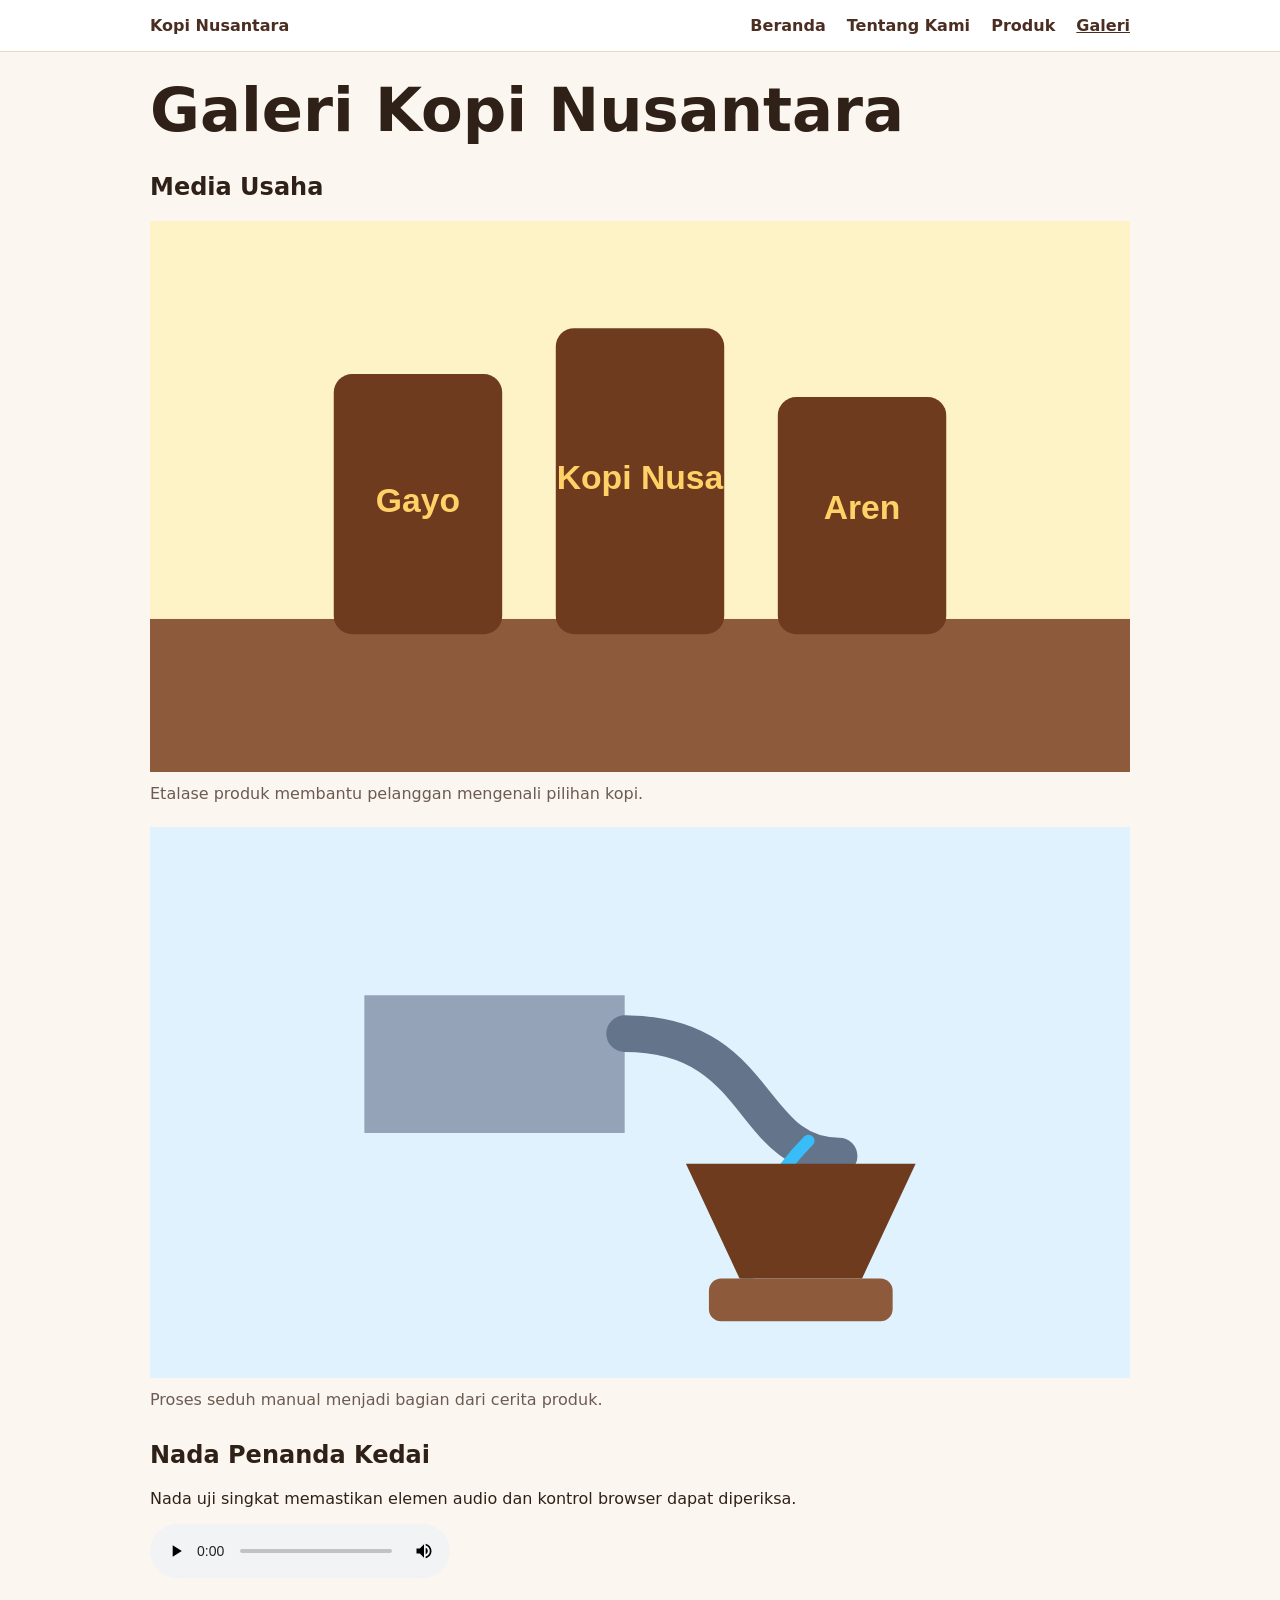
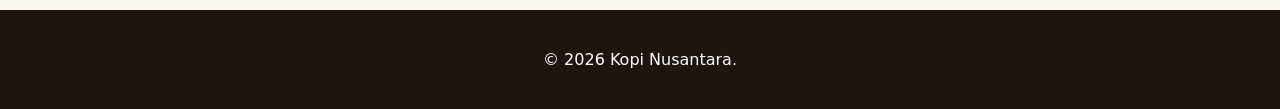
==== latihan-web-1-2/galeri.html @ df48364d "feat: tambah media dan tabel katalog" ====
<!doctype html>
<html lang="id">
  <head>
    <meta charset="utf-8">
    <meta name="viewport" content="width=device-width, initial-scale=1">
    <title>Galeri Kopi Nusantara - Website UMKM</title>
    <link rel="stylesheet" href="css/style.css">
  </head>

  <body>
    <a class="skip-link" href="#konten">Lewati ke konten utama</a>

    <header class="site-header">
      <div class="header-inner">
        <a class="brand" href="index.html">Kopi Nusantara</a>

        <nav class="nav" aria-label="Navigasi utama">
          <a href="index.html">Beranda</a>
          <a href="tentang.html">Tentang Kami</a>
          <a href="produk.html">Produk</a>
          <a aria-current="page" href="galeri.html">Galeri</a>
        </nav>
      </div>
    </header>

    <main id="konten" class="page">
      <h1>Galeri Kopi Nusantara</h1>

      <section aria-labelledby="media-title">
        <h2 id="media-title">Media Usaha</h2>

        <div class="gallery-list">
          <figure class="media-card">
            <img
              src="assets/images/etalase-kopi.svg"
              alt="Etalase Kopi Nusantara berisi kemasan kopi lokal"
            >
            <figcaption>
              Etalase produk membantu pelanggan mengenali pilihan kopi.
            </figcaption>
          </figure>

          <figure class="media-card">
            <img
              src="assets/images/proses-seduh.svg"
              alt="Barista menuang air panas ke dripper kopi"
            >
            <figcaption>
              Proses seduh manual menjadi bagian dari cerita produk.
            </figcaption>
          </figure>
        </div>
      </section>

      <section aria-labelledby="audio-title">
        <h2 id="audio-title">Nada Penanda Kedai</h2>

        <p id="audio-note">
          Nada uji singkat memastikan elemen audio dan kontrol browser dapat diperiksa.
        </p>

        <audio
          controls
          aria-describedby="audio-note"
          src="[data-uri]"
        >
          Browser Anda tidak mendukung pemutar audio.
        </audio>
      </section>
    </main>

    <footer class="site-footer">
      <p>&copy; 2026 Kopi Nusantara.</p>
    </footer>
  </body>
</html>
---- latihan-web-1-2/css/style.css ----
body {
  margin: 0;
  background: #fbf7f0;
  color: #2f2118;
  font-family: system-ui, -apple-system, BlinkMacSystemFont, "Segoe UI", sans-serif;
}

.site-header {
  position: sticky;
  top: 0;
  z-index: 10;
  padding: 16px 24px;
  background: white;
  border-bottom: 1px solid #ead8c3;
}

.header-inner {
  max-width: 980px;
  margin: 0 auto;
  text-align: right;
}

.brand {
  float: left;
  color: #4b2e21;
  font-weight: 800;
  text-decoration: none;
}

nav {
  display: inline-block;
}

nav a {
  display: inline-block;
  margin-left: 16px;
  color: #4b2e21;
  font-weight: 700;
  text-decoration: none;
}

nav a[aria-current="page"] {
  text-decoration: underline;
}

.skip-link {
  position: absolute;
  left: -9999px;
  top: 8px;
  padding: 8px 12px;
  background: #2f2118;
  color: white;
  z-index: 20;
}

.skip-link:focus {
  left: 8px;
}

a:focus-visible,
button:focus-visible {
  outline: 3px solid #ffd166;
  outline-offset: 4px;
}

main {
  max-width: 980px;
  margin: 0 auto;
  padding: 28px 20px;
}

.hero {
  border-radius: 24px;
  background: linear-gradient(135deg, #4b2e21, #8d5a3b);
  color: white;
  padding: 34px;
}

.eyebrow {
  margin: 0 0 8px;
  letter-spacing: 0.14em;
  text-transform: uppercase;
  opacity: 0.82;
}

h1 {
  margin: 0;
  font-size: clamp(2rem, 7vw, 3.8rem);
  line-height: 1;
}

h2 {
  margin-top: 32px;
}

button {
  margin-top: 12px;
  padding: 14px 22px;
  border: none;
  border-radius: 999px;
  background: #ffd166;
  color: #2f2118;
  font-weight: 800;
  cursor: pointer;
}

.profil {
  padding-top: 8px;
}

.profile-image {
  width: 100%;
  max-width: 420px;
  border-radius: 18px;
  object-fit: cover;
}

.product-list {
  display: grid;
  grid-template-columns: repeat(2, minmax(0, 360px));
  gap: 24px;
  align-items: start;
}

.product-card {
  overflow: hidden;
  padding: 0;
  margin: 0;
  border-radius: 16px;
  background: white;
  border: 1px solid #e5d7ca;
}

.product-image {
  display: block;
  width: 100%;
  height: auto;
  object-fit: contain;
}

.product-content {
  padding: 16px;
}

.product-content h3 {
  margin-top: 0;
  margin-bottom: 8px;
}

.product-content p {
  margin-bottom: 10px;
}

.product-content .price {
  font-weight: bold;
  margin-bottom: 0;
}

.product-content {
  padding: 16px;
}

.product-content h3 {
  margin-top: 0;
  margin-bottom: 8px;
}

.product-content p {
  margin-bottom: 10px;
}

.product-content .price {
  font-weight: bold;
  margin-bottom: 12px;
}

.product-content button {
  border: none;
  border-radius: 20px;
  padding: 10px 18px;
  background: #5b321f;
  color: white;
  font-weight: bold;
  cursor: pointer;
}

.site-footer {
  padding: 24px;
  background: #1f1510;
  color: white;
  text-align: center;
}

img {
  max-width: 100%;
  height: auto;
}

figure {
  margin: 0 0 24px;
}

figcaption {
  margin-top: 8px;
  color: #6b5b52;
}

table {
  width: 100%;
  border-collapse: collapse;
}

caption {
  margin-bottom: 8px;
  font-weight: 700;
  text-align: left;
}

th,
td {
  padding: 10px;
  text-align: left;
  border: 1px solid #dccbbc;
}
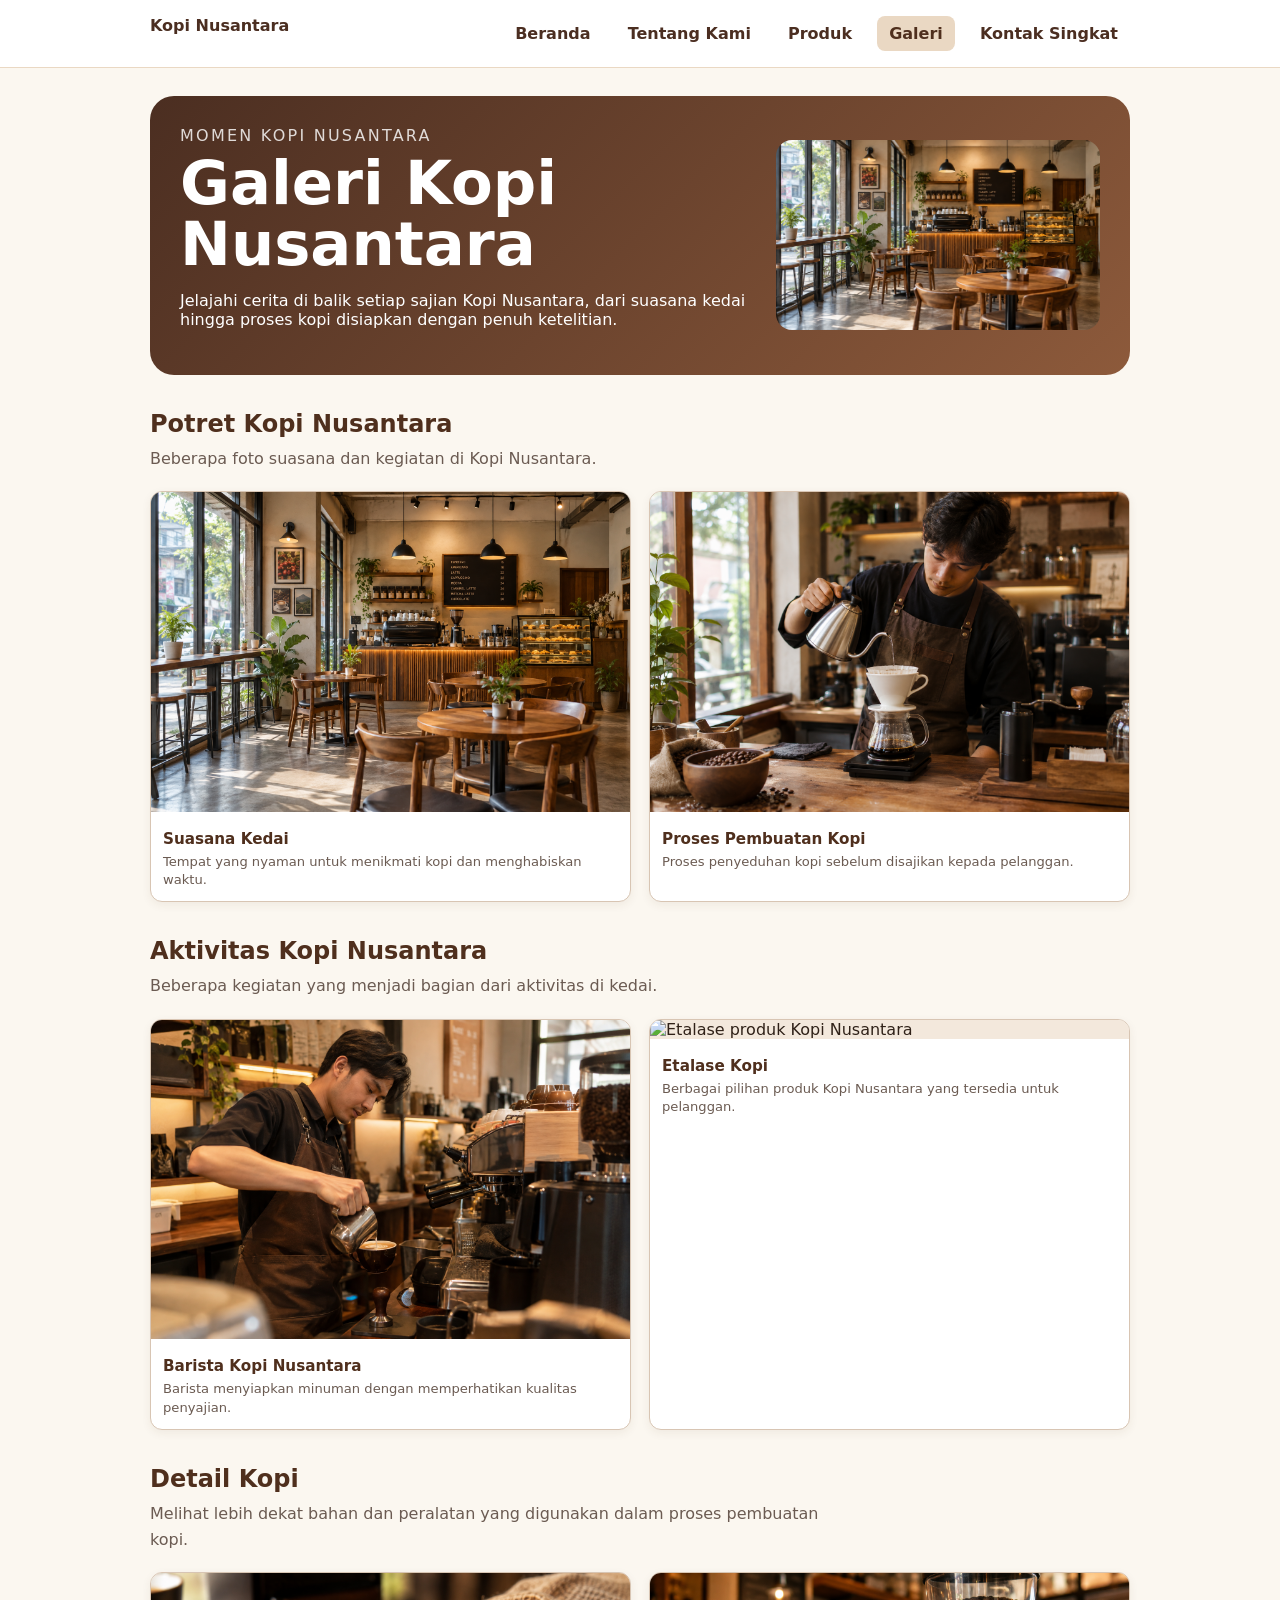
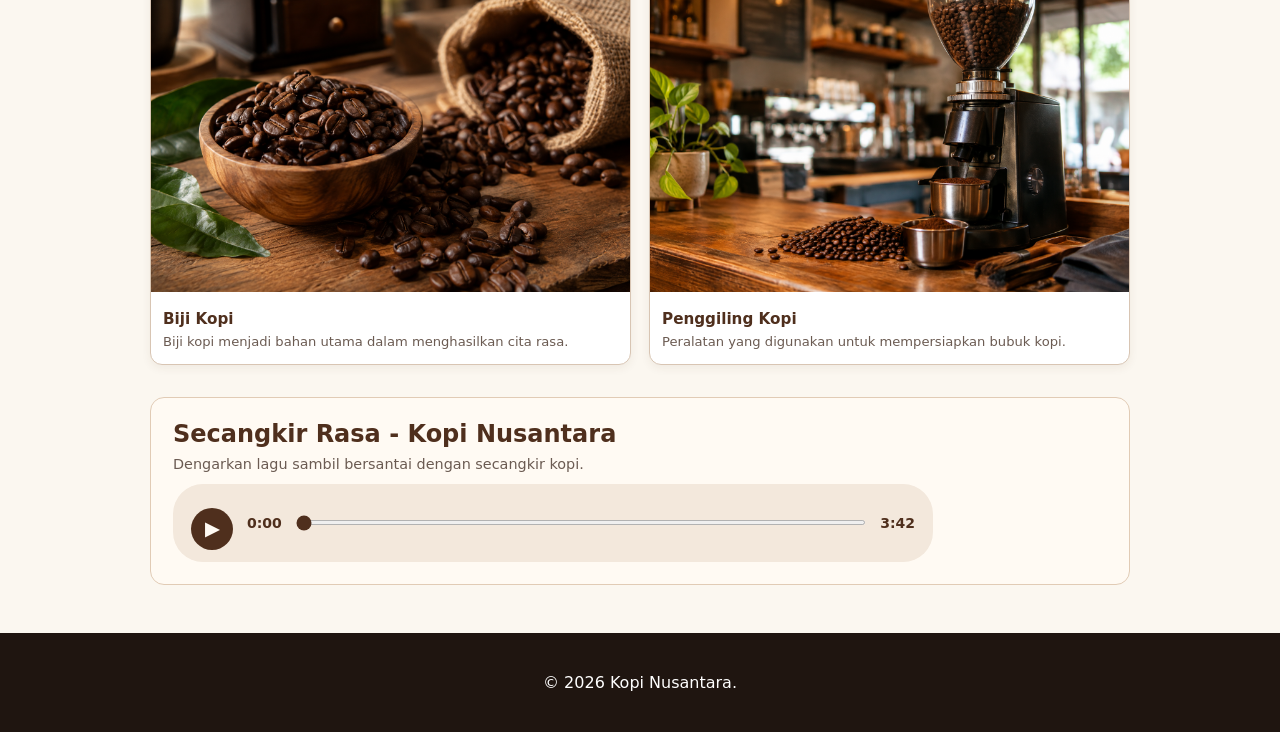
==== commit f96f1064: "P03 media tabel dan katalog" ====
--- a/latihan-web-1-2/galeri.html
+++ b/latihan-web-1-2/galeri.html
@@ -1,76 +1,562 @@
 <!doctype html>
 <html lang="id">
-  <head>
-    <meta charset="utf-8">
-    <meta name="viewport" content="width=device-width, initial-scale=1">
-    <title>Galeri Kopi Nusantara - Website UMKM</title>
-    <link rel="stylesheet" href="css/style.css">
-  </head>
-
-  <body>
-    <a class="skip-link" href="#konten">Lewati ke konten utama</a>
-
-    <header class="site-header">
-      <div class="header-inner">
-        <a class="brand" href="index.html">Kopi Nusantara</a>
-
-        <nav class="nav" aria-label="Navigasi utama">
-          <a href="index.html">Beranda</a>
-          <a href="tentang.html">Tentang Kami</a>
-          <a href="produk.html">Produk</a>
-          <a aria-current="page" href="galeri.html">Galeri</a>
-        </nav>
+<head>
+  <meta charset="utf-8">
+  <meta name="viewport" content="width=device-width, initial-scale=1">
+
+  <title>Galeri Kopi Nusantara - Website UMKM</title>
+
+  <link rel="stylesheet" href="css/style.css">
+
+  <style>
+    
+    .gallery-hero {
+      display: grid;
+      grid-template-columns: 1.4fr 0.8fr;
+      align-items: center;
+      gap: 30px;
+      padding: 30px;
+    }
+
+    .gallery-hero-text {
+      min-width: 0;
+    }
+
+    .gallery-hero-image {
+      width: 100%;
+      height: 190px;
+      overflow: hidden;
+      border-radius: 16px;
+    }
+
+    .gallery-hero-image img {
+      width: 100%;
+      height: 100%;
+      display: block;
+      object-fit: cover;
+    }
+
+    .gallery-section {
+      margin-top: 35px;
+    }
+
+    .gallery-section h2 {
+      margin-bottom: 8px;
+      color: #4f2f1d;
+    }
+
+    .gallery-intro {
+      margin: 0 0 20px;
+      color: #6b5b52;
+      line-height: 1.6;
+    }
+
+    .gallery-list {
+      display: grid;
+      grid-template-columns: repeat(2, minmax(0, 1fr));
+      gap: 18px;
+    }
+
+    .media-card {
+      margin: 0;
+      overflow: hidden;
+
+      background: #ffffff;
+
+      border: 1px solid #d8c5b3;
+      border-radius: 12px;
+
+      box-shadow: 0 3px 10px rgba(80, 50, 30, 0.07);
+    }
+
+    .media-image {
+  width: 100%;
+  background: #f3e8dc;
+}
+
+.media-image img {
+  display: block;
+  width: 100%;
+  height: auto;
+}
+
+    .media-card figcaption {
+      padding: 10px 12px 12px;
+    }
+
+    .media-card figcaption h3 {
+      margin: 0 0 5px;
+
+      color: #4f2f1d;
+      font-size: 0.95rem;
+    }
+
+    .media-card figcaption p {
+      margin: 0;
+
+      color: #6b5b52;
+
+      font-size: 0.82rem;
+      line-height: 1.4;
+    }
+
+    .gallery-audio {
+      margin-top: 32px;
+      margin-bottom: 20px;
+    }
+
+    .gallery-audio h2 {
+      margin-bottom: 8px;
+      color: #4f2f1d;
+    }
+
+    .gallery-audio p {
+      margin: 0 0 12px;
+      color: #6b5b52;
+      font-size: 0.9rem;
+    }
+
+    .gallery-audio audio {
+      width: 100%;
+    }
+
+    @media (max-width: 700px) {
+
+      .gallery-hero {
+        grid-template-columns: 1fr;
+        padding: 22px;
+      }
+
+      .gallery-hero-image {
+        height: 180px;
+      }
+
+      .gallery-list {
+        grid-template-columns: 1fr;
+      }
+
+    }
+  </style>
+</head>
+
+
+<body>
+
+  <a class="skip-link" href="#konten">
+    Lewati ke konten utama
+  </a>
+
+  <header class="site-header">
+
+    <div class="header-inner">
+
+      <a class="brand" href="index.html">
+        Kopi Nusantara
+      </a>
+
+      <nav class="nav" aria-label="Navigasi utama">
+
+  <a href="index.html">
+    Beranda
+  </a>
+
+  <a href="tentang.html">
+    Tentang Kami
+  </a>
+
+  <a href="produk.html">
+    Produk
+  </a>
+
+  <a aria-current="page" href="galeri.html">
+    Galeri
+  </a>
+
+  <a href="index.html#kontak">
+    Kontak Singkat
+  </a>
+
+</nav>
+
+    </div>
+
+  </header>
+
+
+  <!-- KONTEN -->
+
+  <main id="konten" class="page">
+
+
+    <!-- HERO -->
+
+    <section class="hero gallery-hero">
+
+      <div class="gallery-hero-text">
+
+        <p class="eyebrow">
+          MOMEN KOPI NUSANTARA
+        </p>
+
+        <h1>
+          Galeri Kopi Nusantara
+        </h1>
+
+        <p>
+          Jelajahi cerita di balik setiap sajian Kopi Nusantara, dari suasana kedai hingga proses kopi disiapkan dengan penuh ketelitian.
+        </p>
+
       </div>
-    </header>
-
-    <main id="konten" class="page">
-      <h1>Galeri Kopi Nusantara</h1>
-
-      <section aria-labelledby="media-title">
-        <h2 id="media-title">Media Usaha</h2>
-
-        <div class="gallery-list">
-          <figure class="media-card">
+
+
+      <div class="gallery-hero-image">
+
+        <img
+          src="assets/images/suasana-kedai.png"
+          alt="Suasana kedai Kopi Nusantara"
+        >
+
+      </div>
+
+    </section>
+
+
+
+    <!-- ================================
+         BAGIAN 1
+         ================================ -->
+
+    <section
+      class="gallery-section"
+      aria-labelledby="potret-title"
+    >
+
+      <h2 id="potret-title">
+        Potret Kopi Nusantara
+      </h2>
+
+      <p class="gallery-intro">
+        Beberapa foto suasana dan kegiatan
+        di Kopi Nusantara.
+      </p>
+
+
+      <div class="gallery-list">
+
+
+        <!-- FOTO 1 -->
+
+        <figure class="media-card">
+
+          <div class="media-image">
+
             <img
-              src="assets/images/etalase-kopi.svg"
-              alt="Etalase Kopi Nusantara berisi kemasan kopi lokal"
+              src="assets/images/suasana-kedai.png"
+              alt="Suasana kedai Kopi Nusantara"
+              loading="lazy"
             >
-            <figcaption>
-              Etalase produk membantu pelanggan mengenali pilihan kopi.
-            </figcaption>
-          </figure>
-
-          <figure class="media-card">
+
+          </div>
+
+          <figcaption>
+
+            <h3>
+              Suasana Kedai
+            </h3>
+
+            <p>
+              Tempat yang nyaman untuk menikmati kopi
+              dan menghabiskan waktu.
+            </p>
+
+          </figcaption>
+
+        </figure>
+
+
+        <!-- FOTO 2 -->
+
+        <figure class="media-card">
+
+          <div class="media-image">
+
             <img
-              src="assets/images/proses-seduh.svg"
-              alt="Barista menuang air panas ke dripper kopi"
+              src="assets/images/proses-seduh.png"
+              alt="Proses menyeduh kopi"
+              loading="lazy"
             >
-            <figcaption>
-              Proses seduh manual menjadi bagian dari cerita produk.
-            </figcaption>
-          </figure>
-        </div>
-      </section>
-
-      <section aria-labelledby="audio-title">
-        <h2 id="audio-title">Nada Penanda Kedai</h2>
-
-        <p id="audio-note">
-          Nada uji singkat memastikan elemen audio dan kontrol browser dapat diperiksa.
-        </p>
-
-        <audio
-          controls
-          aria-describedby="audio-note"
-          src="[data-uri]"
-        >
-          Browser Anda tidak mendukung pemutar audio.
-        </audio>
-      </section>
-    </main>
-
-    <footer class="site-footer">
-      <p>&copy; 2026 Kopi Nusantara.</p>
-    </footer>
-  </body>
+
+          </div>
+
+          <figcaption>
+
+            <h3>
+              Proses Pembuatan Kopi
+            </h3>
+
+            <p>
+              Proses penyeduhan kopi sebelum
+              disajikan kepada pelanggan.
+            </p>
+
+          </figcaption>
+
+        </figure>
+
+
+      </div>
+
+    </section>
+
+
+
+    <!-- ================================
+         BAGIAN 2
+         ================================ -->
+
+    <section
+      class="gallery-section"
+      aria-labelledby="aktivitas-title"
+    >
+
+      <h2 id="aktivitas-title">
+        Aktivitas Kopi Nusantara
+      </h2>
+
+      <p class="gallery-intro">
+        Beberapa kegiatan yang menjadi bagian
+        dari aktivitas di kedai.
+      </p>
+
+
+      <div class="gallery-list">
+
+
+        <!-- FOTO 3 -->
+
+        <figure class="media-card">
+
+          <div class="media-image">
+
+            <img
+              src="assets/images/barista-espresso.png"
+              alt="Barista sedang membuat kopi"
+              loading="lazy"
+            >
+
+          </div>
+
+          <figcaption>
+
+            <h3>
+              Barista Kopi Nusantara
+            </h3>
+
+            <p>
+              Barista menyiapkan minuman dengan
+              memperhatikan kualitas penyajian.
+            </p>
+
+          </figcaption>
+
+        </figure>
+
+
+        <!-- FOTO 4 -->
+
+        <figure class="media-card">
+
+          <div class="media-image">
+
+            <img
+              src="assets/images/etalase-kopi.pnG"
+              alt="Etalase produk Kopi Nusantara"
+              loading="lazy"
+            >
+
+          </div>
+
+          <figcaption>
+
+            <h3>
+              Etalase Kopi
+            </h3>
+
+            <p>
+              Berbagai pilihan produk Kopi Nusantara
+              yang tersedia untuk pelanggan.
+            </p>
+
+          </figcaption>
+
+        </figure>
+
+
+      </div>
+
+    </section>
+
+
+
+    <!-- ================================
+         BAGIAN 3
+         ================================ -->
+
+    <section
+      class="gallery-section"
+      aria-labelledby="detail-title"
+    >
+
+      <h2 id="detail-title">
+        Detail Kopi
+      </h2>
+
+      <p class="gallery-intro">
+        Melihat lebih dekat bahan dan peralatan
+        yang digunakan dalam proses pembuatan kopi.
+      </p>
+
+
+      <div class="gallery-list">
+
+
+        <!-- FOTO 5 -->
+
+        <figure class="media-card">
+
+          <div class="media-image">
+
+            <img
+              src="assets/images/biji-kopi.png"
+              alt="Biji kopi pilihan"
+              loading="lazy"
+            >
+
+          </div>
+
+          <figcaption>
+
+            <h3>
+              Biji Kopi
+            </h3>
+
+            <p>
+              Biji kopi menjadi bahan utama
+              dalam menghasilkan cita rasa.
+            </p>
+
+          </figcaption>
+
+        </figure>
+
+
+        <!-- FOTO 6 -->
+
+        <figure class="media-card">
+
+          <div class="media-image">
+
+            <img
+              src="assets/images/penggiling-kopi.png"
+              alt="Alat penggiling kopi"
+              loading="lazy"
+            >
+
+          </div>
+
+          <figcaption>
+
+            <h3>
+              Penggiling Kopi
+            </h3>
+
+            <p>
+              Peralatan yang digunakan untuk
+              mempersiapkan bubuk kopi.
+            </p>
+
+          </figcaption>
+
+        </figure>
+
+
+      </div>
+
+    </section>
+
+
+
+    <!-- ================================
+         AUDIO
+         ================================ -->
+
+    <section
+  class="gallery-audio"
+  aria-labelledby="audio-title"
+>
+
+  <h2 id="audio-title">
+    Secangkir Rasa - Kopi Nusantara
+  </h2>
+
+  <p>
+    Dengarkan lagu sambil bersantai
+    dengan secangkir kopi.
+  </p>
+
+  <div class="custom-player">
+
+    <audio id="galleryMusic">
+      <source
+        src="assets/images/lagu-kopi.mp3"
+        type="audio/mpeg"
+      >
+    </audio>
+
+    <button
+      type="button"
+      id="musicToggle"
+      class="music-button"
+      aria-label="Putar musik"
+    >
+      ▶
+    </button>
+
+    <span id="musicCurrent">0:00</span>
+
+    <input
+      type="range"
+      id="musicProgress"
+      class="music-progress"
+      min="0"
+      max="0"
+      value="0"
+      step="0.1"
+      aria-label="Progress musik"
+    >
+
+    <span id="musicDuration">0:00</span>
+
+  </div>
+
+</section>
+
+
+  </main>
+
+
+  <!-- FOOTER -->
+
+  <footer class="site-footer">
+
+    <p>
+      &copy; 2026 Kopi Nusantara.
+    </p>
+
+  </footer>
+  <script src="js/script.js"></script>
+
+
+
+</body>
 </html>
--- a/latihan-web-1-2/css/style.css
+++ b/latihan-web-1-2/css/style.css
@@ -39,8 +39,24 @@
   text-decoration: none;
 }
 
+nav a {
+  display: inline-block;
+  margin-left: 8px;
+  padding: 8px 12px;
+  border-radius: 8px;
+  color: #4b2e21;
+  font-weight: 700;
+  text-decoration: none;
+  transition: 0.2s ease;
+}
+
+nav a:hover {
+  background: #f3e6d8;
+}
+
 nav a[aria-current="page"] {
-  text-decoration: underline;
+  background: #ead8c3;
+  color: #4f2f1d;
 }
 
 .skip-link {
@@ -117,9 +133,9 @@
 
 .product-list {
   display: grid;
-  grid-template-columns: repeat(2, minmax(0, 360px));
+  grid-template-columns: repeat(3, minmax(0, 1fr));
   gap: 24px;
-  align-items: start;
+  align-items: stretch;
 }
 
 .product-card {
@@ -221,4 +237,1038 @@
   padding: 10px;
   text-align: left;
   border: 1px solid #dccbbc;
+}
+
+.keunggulan {
+  margin-top: 48px;
+}
+
+.keunggulan h2 {
+  margin-bottom: 10px;
+}
+
+.keunggulan-intro {
+  max-width: 760px;
+  margin-bottom: 28px;
+  color: #6b5b52;
+  line-height: 1.6;
+}
+
+.keunggulan-list {
+  display: grid;
+  grid-template-columns: repeat(3, 1fr);
+  gap: 22px;
+}
+
+.keunggulan-card {
+  min-height: 230px;
+  padding: 26px;
+  border-radius: 16px;
+  border: 1px solid #8a5b3b;
+  background: linear-gradient(135deg, #5f3a25, #9a633a);
+  color: #ffffff;
+  box-shadow: 0 5px 12px rgba(80, 50, 30, 0.15);
+}
+
+.keunggulan-icon {
+  width: 52px;
+  height: 52px;
+  display: flex;
+  align-items: center;
+  justify-content: center;
+  margin-bottom: 18px;
+  border-radius: 50%;
+  background: #f3dfc3;
+  font-size: 25px;
+}
+
+.keunggulan-card h3 {
+  margin: 0 0 12px;
+  color: #ffffff;
+}
+
+.keunggulan-card p {
+  margin: 0;
+  line-height: 1.6;
+  color: #fff8f0;
+}
+
+@media (max-width: 768px) {
+  .keunggulan-list {
+    grid-template-columns: 1fr;
+  }
+}
+
+.info-section {
+  margin-top: 40px;
+}
+
+.info-wide-card {
+  display: grid;
+  grid-template-columns: 1fr 1fr;
+  gap: 24px;
+  padding: 24px;
+  background: #f3e6d8;
+  border: 1px solid #d6bda8;
+  border-radius: 16px;
+}
+
+.info-wide-card h3 {
+  margin-top: 0;
+  margin-bottom: 8px;
+  color: #5f3a25;
+}
+
+.info-wide-card p {
+  margin: 0;
+  line-height: 1.6;
+}
+
+@media (max-width: 768px) {
+  .info-wide-card {
+    grid-template-columns: 1fr;
+  }
+}
+
+.contact-card {
+  display: grid;
+  grid-template-columns: repeat(3, 1fr);
+  gap: 20px;
+  padding: 24px;
+  background: #6f452c;
+  border: 1px solid #5f3a25;
+  border-radius: 16px;
+  color: #ffffff;
+}
+
+.contact-card h3 {
+  margin-top: 0;
+  margin-bottom: 8px;
+  color: #ffffff;
+}
+
+.contact-card p {
+  margin: 0;
+}
+
+.contact-card a {
+  color: #fff3e5;
+}
+
+@media (max-width: 768px) {
+  .contact-card {
+    grid-template-columns: 1fr;
+  }
+}
+
+/* ========================================
+   TENTANG KAMI
+   ======================================== */
+
+.about-page {
+  background: #fffaf3;
+  color: #4b3426;
+  padding-bottom: 60px;
+}
+
+
+/* ---------- Hero ---------- */
+
+.about-hero {
+  position: relative;
+  padding: 70px 24px 60px;
+  text-align: center;
+  background: #ead8c3;
+  overflow: hidden;
+}
+
+.about-hero::before {
+  content: "";
+  position: absolute;
+  width: 230px;
+  height: 230px;
+  left: -100px;
+  top: -110px;
+  border-radius: 50%;
+  background: #dfc5a9;
+}
+
+.about-hero::after {
+  content: "";
+  position: absolute;
+  width: 220px;
+  height: 220px;
+  right: -100px;
+  bottom: -120px;
+  border-radius: 50%;
+  background: #dfc5a9;
+}
+
+.about-label,
+.section-label {
+  margin: 0 0 10px;
+  color: #8a5b3b;
+  font-size: 0.85rem;
+  font-weight: 700;
+  letter-spacing: 1.5px;
+  text-transform: uppercase;
+}
+
+.about-hero h1 {
+  position: relative;
+  z-index: 1;
+  margin: 0 0 14px;
+  color: #4f2f1d;
+  font-size: clamp(2rem, 5vw, 3.2rem);
+}
+
+.about-hero > p:not(.about-label) {
+  position: relative;
+  z-index: 1;
+  max-width: 620px;
+  margin: 0 auto;
+  color: #674a38;
+  font-size: 1.15rem;
+  line-height: 1.6;
+}
+
+.coffee-divider {
+  position: relative;
+  z-index: 1;
+  display: block;
+  width: fit-content;
+  margin: 22px auto 0;
+  font-size: 28px;
+}
+
+
+/* ---------- Cerita ---------- */
+
+.story-section {
+  display: grid;
+  grid-template-columns: minmax(280px, 0.9fr) minmax(320px, 1.1fr);
+  gap: 24px;
+  max-width: 1100px;
+  margin: 60px auto 0;
+  padding: 0 24px;
+}
+
+.story-image {
+  overflow: hidden;
+  min-height: 430px;
+  border-radius: 18px;
+  box-shadow: 0 8px 20px rgba(80, 50, 30, 0.14);
+}
+
+.story-image img {
+  display: block;
+  width: 100%;
+  height: 100%;
+  min-height: 430px;
+  object-fit: cover;
+}
+
+.story-content {
+  padding: 34px;
+  border: 1px solid #ead8c5;
+  border-radius: 18px;
+  background: #f6eadc;
+  box-shadow: 0 5px 14px rgba(80, 50, 30, 0.08);
+}
+
+.story-content h2 {
+  margin: 0 0 20px;
+  color: #4f2f1d;
+  font-size: 2rem;
+}
+
+.story-content p {
+  margin: 0 0 16px;
+  line-height: 1.75;
+}
+
+.story-highlight {
+  margin-top: 24px !important;
+  margin-bottom: 0 !important;
+  color: #70482f;
+  font-weight: 700;
+  font-style: italic;
+}
+
+
+/* ---------- Nilai ---------- */
+
+.values-section {
+  max-width: 1100px;
+  margin: 70px auto 0;
+  padding: 0 24px;
+  text-align: center;
+}
+
+.values-section h2 {
+  margin: 0 0 30px;
+  color: #4f2f1d;
+  font-size: 2.2rem;
+}
+
+.values-list {
+  display: grid;
+  grid-template-columns: repeat(3, 1fr);
+  gap: 20px;
+}
+
+.value-card {
+  min-height: 230px;
+  padding: 30px 24px;
+  border: 1px solid #e3cdb6;
+  border-radius: 18px;
+  background: #f1dfca;
+  box-shadow: 0 6px 16px rgba(80, 50, 30, 0.08);
+}
+
+.value-card:nth-child(2) {
+  background: #e3c7aa;
+}
+
+.value-icon {
+  display: flex;
+  align-items: center;
+  justify-content: center;
+  width: 64px;
+  height: 64px;
+  margin: 0 auto 20px;
+  border-radius: 50%;
+  background: #795033;
+  font-size: 28px;
+}
+
+.value-card h3 {
+  margin: 0 0 12px;
+  color: #4f2f1d;
+  font-size: 1.3rem;
+}
+
+.value-card p {
+  margin: 0;
+  color: #674a38;
+  line-height: 1.6;
+}
+
+
+/* ---------- Kontak ---------- */
+
+.about-contact {
+  display: flex;
+  align-items: center;
+  gap: 26px;
+  max-width: 1100px;
+  margin: 60px auto 0;
+  padding: 32px 36px;
+  border-radius: 18px;
+  background: linear-gradient(135deg, #70482f, #8d6041);
+  color: #ffffff;
+  box-shadow: 0 8px 20px rgba(80, 50, 30, 0.15);
+}
+
+.contact-icon {
+  display: flex;
+  flex-shrink: 0;
+  align-items: center;
+  justify-content: center;
+  width: 72px;
+  height: 72px;
+  border-radius: 50%;
+  background: #fff4e5;
+  font-size: 32px;
+}
+
+.contact-content .section-label {
+  color: #f3dfc5;
+}
+
+.contact-content h2 {
+  margin: 0 0 10px;
+  color: #ffffff;
+  font-size: 2rem;
+}
+
+.contact-content > p {
+  margin: 0 0 8px;
+  color: #fff6ec;
+  line-height: 1.6;
+}
+
+.contact-number {
+  font-weight: 700;
+}
+
+.contact-button {
+  display: inline-block;
+  margin-top: 12px;
+  padding: 11px 20px;
+  border-radius: 999px;
+  background: #fff4e5;
+  color: #5f3a25;
+  font-weight: 700;
+  text-decoration: none;
+}
+
+.contact-button:hover {
+  background: #ffffff;
+}
+
+
+/* ---------- Responsive ---------- */
+
+@media (max-width: 768px) {
+
+  .about-hero {
+    padding: 55px 20px 50px;
+  }
+
+  .story-section {
+    grid-template-columns: 1fr;
+    margin-top: 40px;
+    padding: 0 18px;
+  }
+
+  .story-image,
+  .story-image img {
+    min-height: 300px;
+  }
+
+  .story-content {
+    padding: 26px;
+  }
+
+  .values-section {
+    margin-top: 50px;
+    padding: 0 18px;
+  }
+
+  .values-list {
+    grid-template-columns: 1fr;
+  }
+
+  .about-contact {
+    flex-direction: column;
+    align-items: flex-start;
+    margin: 45px 18px 0;
+    padding: 28px;
+  }
+
+  .contact-icon {
+    width: 60px;
+    height: 60px;
+    font-size: 26px;
+  }
+
+  .contact-content h2 {
+    font-size: 1.6rem;
+  }
+
+}
+
+/* ========================================
+   TENTANG KAMI - CERITA SINGKAT
+   ======================================== */
+
+.story-section {
+  display: grid;
+  grid-template-columns: 380px 1fr;
+  gap: 32px;
+  max-width: 1100px;
+  margin: 60px auto;
+  padding: 0 24px;
+  align-items: stretch;
+}
+
+.story-image {
+  height: 520px;
+  overflow: hidden;
+  border-radius: 18px;
+  box-shadow: 0 8px 20px rgba(80, 50, 30, 0.14);
+}
+
+.story-image img {
+  display: block;
+  width: 100%;
+  height: 100%;
+  object-fit: cover;
+  object-position: 20% 50%;
+}
+
+.story-content {
+  display: flex;
+  flex-direction: column;
+  justify-content: center;
+  padding: 36px;
+  border: 1px solid #ead8c5;
+  border-radius: 18px;
+  background: #f6eadc;
+  box-shadow: 0 5px 14px rgba(80, 50, 30, 0.08);
+}
+
+.story-content h2 {
+  margin: 0 0 20px;
+  color: #4f2f1d;
+  font-size: 2rem;
+}
+
+.story-content p {
+  margin: 0 0 16px;
+  line-height: 1.7;
+}
+
+.story-highlight {
+  margin-top: 12px !important;
+  color: #70482f;
+  font-weight: 700;
+  font-style: italic;
+}
+
+@media (max-width: 768px) {
+
+  .story-section {
+    grid-template-columns: 1fr;
+    gap: 20px;
+    padding: 0 18px;
+  }
+
+  .story-image {
+    height: 420px;
+  }
+
+  .story-content {
+    padding: 28px;
+  }
+
+}
+
+/* ========================================
+   NILAI YANG KAMI UTAMAKAN
+   ======================================== */
+
+.values-section {
+  max-width: 1100px;
+  margin: 55px auto 45px;
+  padding: 0 24px;
+}
+
+.values-section h2 {
+  margin: 0 0 28px;
+  color: #4f2f1d;
+  font-size: 2rem;
+  text-align: left;
+}
+
+.values-list {
+  display: grid;
+  grid-template-columns: repeat(3, 1fr);
+  gap: 22px;
+}
+
+.value-card {
+  min-height: 150px;
+  display: flex;
+  align-items: center;
+  padding: 24px;
+  background: #fffaf3;
+  border: 1px solid #dfc6ad;
+  border-radius: 18px;
+  box-shadow: 0 7px 18px rgba(80, 50, 30, 0.07);
+  transition: transform 0.25s ease, box-shadow 0.25s ease;
+}
+
+.value-card:hover {
+  transform: translateY(-5px);
+  box-shadow: 0 13px 25px rgba(80, 50, 30, 0.12);
+}
+
+.value-icon {
+  width: 64px;
+  height: 64px;
+  flex-shrink: 0;
+
+  display: flex;
+  align-items: center;
+  justify-content: center;
+
+  background: #ead5bd;
+  border-radius: 50%;
+  color: #5b3823;
+  font-size: 28px;
+}
+
+.value-divider {
+  width: 1px;
+  height: 55px;
+  margin: 0 20px;
+  background: #e0c8af;
+}
+
+.value-card p {
+  margin: 0;
+  color: #4f2f1d;
+  font-size: 0.98rem;
+  line-height: 1.5;
+  font-weight: 700;
+}
+
+
+/* Tampilan HP */
+
+@media (max-width: 768px) {
+
+  .values-section {
+    padding: 0 18px;
+  }
+
+  .values-list {
+    grid-template-columns: 1fr;
+    gap: 18px;
+  }
+
+  .value-card {
+    min-height: 125px;
+    padding: 18px;
+  }
+
+  .value-icon {
+    width: 54px;
+    height: 54px;
+    font-size: 24px;
+  }
+
+  .value-divider {
+    margin: 0 15px;
+  }
+}
+
+/* ========================================
+   PRODUK - KATALOG & TABEL HARGA
+   ======================================== */
+
+.product-list {
+  grid-template-columns: repeat(3, minmax(0, 1fr));
+  gap: 24px;
+  align-items: stretch;
+}
+
+.product-card {
+  display: flex;
+  flex-direction: column;
+  height: 100%;
+  overflow: hidden;
+  border-radius: 18px;
+  background: #ffffff;
+  border: 1px solid #e5d7ca;
+  box-shadow: 0 6px 16px rgba(80, 50, 30, 0.08);
+  transition: transform 0.25s ease, box-shadow 0.25s ease;
+}
+
+.product-card:hover {
+  transform: translateY(-5px);
+  box-shadow: 0 12px 24px rgba(80, 50, 30, 0.13);
+}
+
+.product-image {
+  display: block;
+  width: 100%;
+  height: 220px;
+  object-fit: cover;
+}
+
+.product-content {
+  flex: 1;
+  padding: 18px;
+}
+
+.product-content h3 {
+  margin: 0 0 10px;
+  color: #4f2f1d;
+}
+
+.product-content p {
+  margin: 0;
+  color: #6b5b52;
+  line-height: 1.6;
+}
+
+/* Tabel harga berada setelah semua card produk */
+
+.price-section {
+  margin-top: 55px;
+  padding: 28px;
+  background: #fffaf3;
+  border: 1px solid #e1cbb5;
+  border-radius: 18px;
+  box-shadow: 0 6px 16px rgba(80, 50, 30, 0.06);
+}
+
+.price-section h2 {
+  margin: 0 0 18px;
+  color: #4f2f1d;
+}
+
+.price-section table {
+  width: 100%;
+  border-collapse: collapse;
+  background: #ffffff;
+}
+
+.price-section caption {
+  margin-bottom: 12px;
+  color: #6b5b52;
+  font-weight: 600;
+  text-align: left;
+}
+
+.price-section th,
+.price-section td {
+  padding: 13px 14px;
+  border: 1px solid #dccbbc;
+  text-align: left;
+}
+
+.price-section thead th {
+  background: #ead8c3;
+  color: #4f2f1d;
+  font-weight: 800;
+}
+
+.price-section tbody th {
+  color: #4f2f1d;
+  font-weight: 700;
+  background: #fffaf3;
+}
+
+.price-section tbody td:last-child {
+  color: #5b321f;
+  font-weight: 800;
+  white-space: nowrap;
+}
+
+.price-section tbody tr:nth-child(even) td {
+  background: #fdf7ef;
+}
+
+/* Tampilan tablet dan HP */
+
+@media (max-width: 900px) {
+  .product-list {
+    grid-template-columns: repeat(2, minmax(0, 1fr));
+  }
+}
+
+@media (max-width: 768px) {
+  .product-list {
+    grid-template-columns: 1fr;
+    gap: 18px;
+  }
+
+  .product-image {
+    height: 230px;
+  }
+
+  .price-section {
+    margin-top: 40px;
+    padding: 20px 16px;
+    overflow-x: auto;
+  }
+
+  .price-section table {
+    min-width: 600px;
+  }
+}
+
+/* ========================================
+   GALERI - 3 KOLOM CARD
+   ======================================== */
+
+.gallery-section {
+  margin-top: 20px;
+}
+
+.gallery-section h2 {
+  margin-bottom: 10px;
+  color: #4f2f1d;
+}
+
+.gallery-intro {
+  max-width: 700px;
+  margin: 0 0 25px;
+  color: #6b5b52;
+  line-height: 1.6;
+}
+
+
+/* GRID 3 KOLOM */
+
+.gallery-list {
+  display: grid;
+  grid-template-columns: repeat(3, 1fr);
+  gap: 20px;
+}
+
+
+/* CARD */
+
+.media-card {
+  margin: 0;
+  overflow: hidden;
+
+  background: #ffffff;
+  border: 1px solid #e5d7ca;
+  border-radius: 14px;
+
+  box-shadow: 0 4px 12px rgba(80, 50, 30, 0.08);
+
+  transition:
+    transform 0.2s ease,
+    box-shadow 0.2s ease;
+}
+
+
+/* HOVER */
+
+.media-card:hover {
+  transform: translateY(-4px);
+  box-shadow: 0 8px 18px rgba(80, 50, 30, 0.13);
+}
+
+
+/* FOTO */
+
+.media-image {
+  width: 100%;
+  background: #f3e8dc;
+}
+
+.media-image img {
+  display: block;
+  width: 100%;
+  height: auto;
+}
+
+
+
+/* CAPTION */
+
+.media-card figcaption {
+  padding: 14px 15px 16px;
+}
+
+.media-card figcaption h3 {
+  margin: 0 0 6px;
+
+  color: #4f2f1d;
+  font-size: 1rem;
+}
+
+.media-card figcaption p {
+  margin: 0;
+
+  color: #6b5b52;
+  font-size: 0.88rem;
+  line-height: 1.5;
+}
+
+
+/* AUDIO */
+
+.gallery-audio {
+  margin-top: 45px;
+  padding: 22px;
+  background: #fffaf3;
+  border: 1px solid #e1cbb5;
+  border-radius: 14px;
+}
+
+.gallery-audio h2 {
+  margin: 0 0 8px;
+  color: #4f2f1d;
+}
+
+.gallery-audio p {
+  margin: 0 0 14px;
+  color: #6b5b52;
+}
+
+.custom-player {
+  display: flex;
+  align-items: center;
+  gap: 14px;
+
+  width: 100%;
+  max-width: 760px;
+
+  padding: 12px 18px;
+  box-sizing: border-box;
+
+  background: #f3e8dc;
+  border-radius: 30px;
+}
+
+.custom-player audio {
+  display: none;
+}
+
+.music-button {
+  width: 42px;
+  height: 42px;
+
+  padding: 0;
+  border: none;
+  border-radius: 50%;
+
+  background: #4f2f1d;
+  color: #fffaf3;
+
+  font-size: 18px;
+  line-height: 1;
+
+  cursor: pointer;
+  flex-shrink: 0;
+}
+
+.music-button:hover {
+  background: #6b4229;
+}
+
+#musicCurrent,
+#musicDuration {
+  color: #4f2f1d;
+  font-size: 14px;
+  font-weight: 600;
+  white-space: nowrap;
+}
+
+.music-progress {
+  flex: 1;
+
+  width: auto;
+  height: 5px;
+
+  margin: 0;
+
+  accent-color: #4f2f1d;
+  cursor: pointer;
+}
+
+
+/* SUMBER */
+
+.gallery-source {
+  margin-top: 24px;
+  padding: 18px 20px;
+
+  background: #f7eee4;
+  border-left: 4px solid #8b5e3c;
+  border-radius: 10px;
+}
+
+.gallery-source h2 {
+  margin: 0 0 6px;
+  color: #4f2f1d;
+  font-size: 1.05rem;
+}
+
+.gallery-source p {
+  margin: 0;
+  color: #6b5b52;
+  font-size: 0.9rem;
+  line-height: 1.5;
+}
+
+
+/* ========================================
+   TABLET
+   ======================================== */
+
+@media (max-width: 850px) {
+
+  .gallery-list {
+    grid-template-columns: repeat(2, 1fr);
+  }
+
+}
+
+@media (max-width: 560px) {
+
+  .gallery-list {
+    grid-template-columns: 1fr;
+    gap: 16px;
+  }
+}
+
+.info-cards {
+  display: grid;
+  grid-template-columns: repeat(3, 1fr);
+  gap: 20px;
+  margin-top: 28px;
+}
+
+.info-card {
+  padding: 24px;
+  background: #fffaf3;
+  border: 1px solid #dfc6ad;
+  border-radius: 16px;
+  box-shadow: 0 5px 14px rgba(80, 50, 30, 0.08);
+}
+
+.info-card h3 {
+  margin: 0 0 10px;
+  color: #4f2f1d;
+}
+
+.info-card p {
+  margin: 0;
+  color: #6b5b52;
+  line-height: 1.6;
+}
+
+@media (max-width: 768px) {
+  .info-cards {
+    grid-template-columns: 1fr;
+  }
+}
+
+/* HERO BERANDA DENGAN FOTO */
+
+.home-hero {
+  display: grid;
+  grid-template-columns: 1.1fr 0.9fr;
+  align-items: center;
+  gap: 35px;
+}
+
+.home-hero-content {
+  min-width: 0;
+}
+
+.home-hero-image {
+  overflow: hidden;
+  height: 300px;
+  border-radius: 18px;
+}
+
+.home-hero-image img {
+  display: block;
+  width: 100%;
+  height: 100%;
+  object-fit: cover;
+}
+
+/* HP */
+
+@media (max-width: 768px) {
+  .home-hero {
+    grid-template-columns: 1fr;
+    gap: 25px;
+  }
+
+  .home-hero-image {
+    height: 240px;
+  }
 }
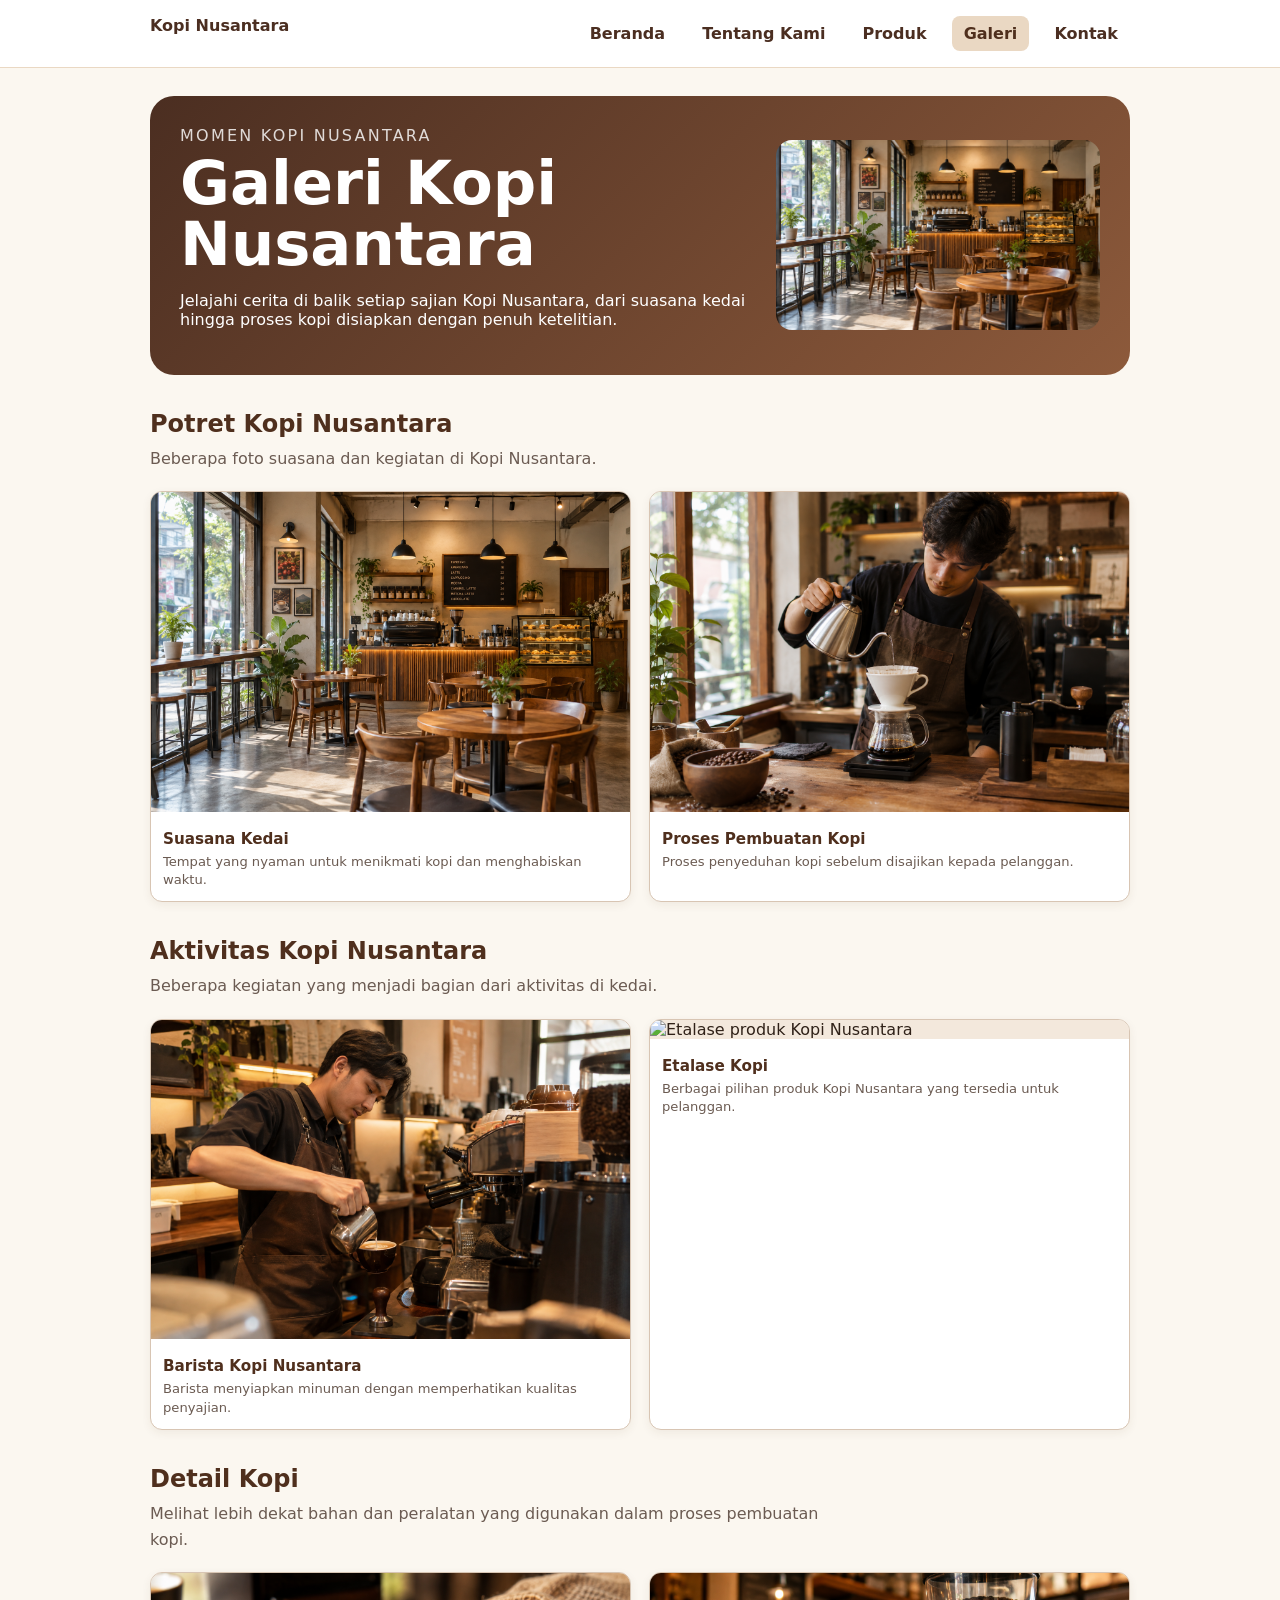
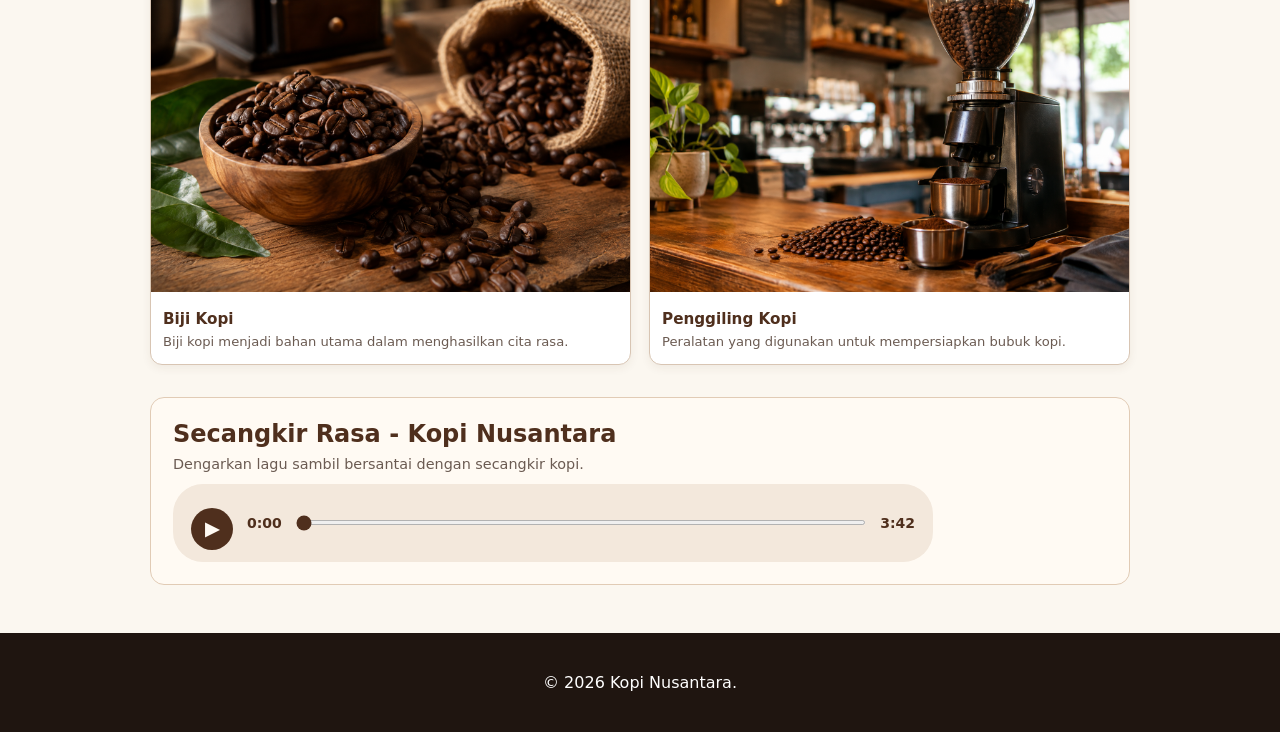
==== commit 00a9e1ac: "P04 tambah form kontak" ====
--- a/latihan-web-1-2/galeri.html
+++ b/latihan-web-1-2/galeri.html
@@ -172,8 +172,8 @@
     Galeri
   </a>
 
-  <a href="index.html#kontak">
-    Kontak Singkat
+  <a href="kontak.html">
+    Kontak
   </a>
 
 </nav>
--- a/latihan-web-1-2/css/style.css
+++ b/latihan-web-1-2/css/style.css
@@ -1271,4 +1271,61 @@
   .home-hero-image {
     height: 240px;
   }
+}
+
+/* ================================
+   P04 - Form Kontak
+   ================================ */
+
+.field {
+  margin-bottom: 16px;
+}
+
+.field label {
+  display: block;
+  margin-bottom: 6px;
+}
+
+.field input,
+.field select,
+.field textarea {
+  width: 100%;
+  max-width: 600px;
+  box-sizing: border-box;
+}
+
+.field small {
+  display: block;
+  margin-top: 4px;
+}
+
+fieldset {
+  margin: 0 0 16px;
+  padding: 16px;
+}
+
+fieldset label {
+  display: block;
+  margin-bottom: 8px;
+}
+
+fieldset label:last-child {
+  margin-bottom: 0;
+}
+
+#form-kontak button {
+  margin-top: 8px;
+}
+
+.preview-section {
+  margin-top: 32px;
+}
+
+#preview-form {
+  padding: 16px;
+  white-space: pre-wrap;
+  background: white;
+  border: 1px solid #dccbbc;
+  border-radius: 8px;
+  overflow-x: auto;
 }
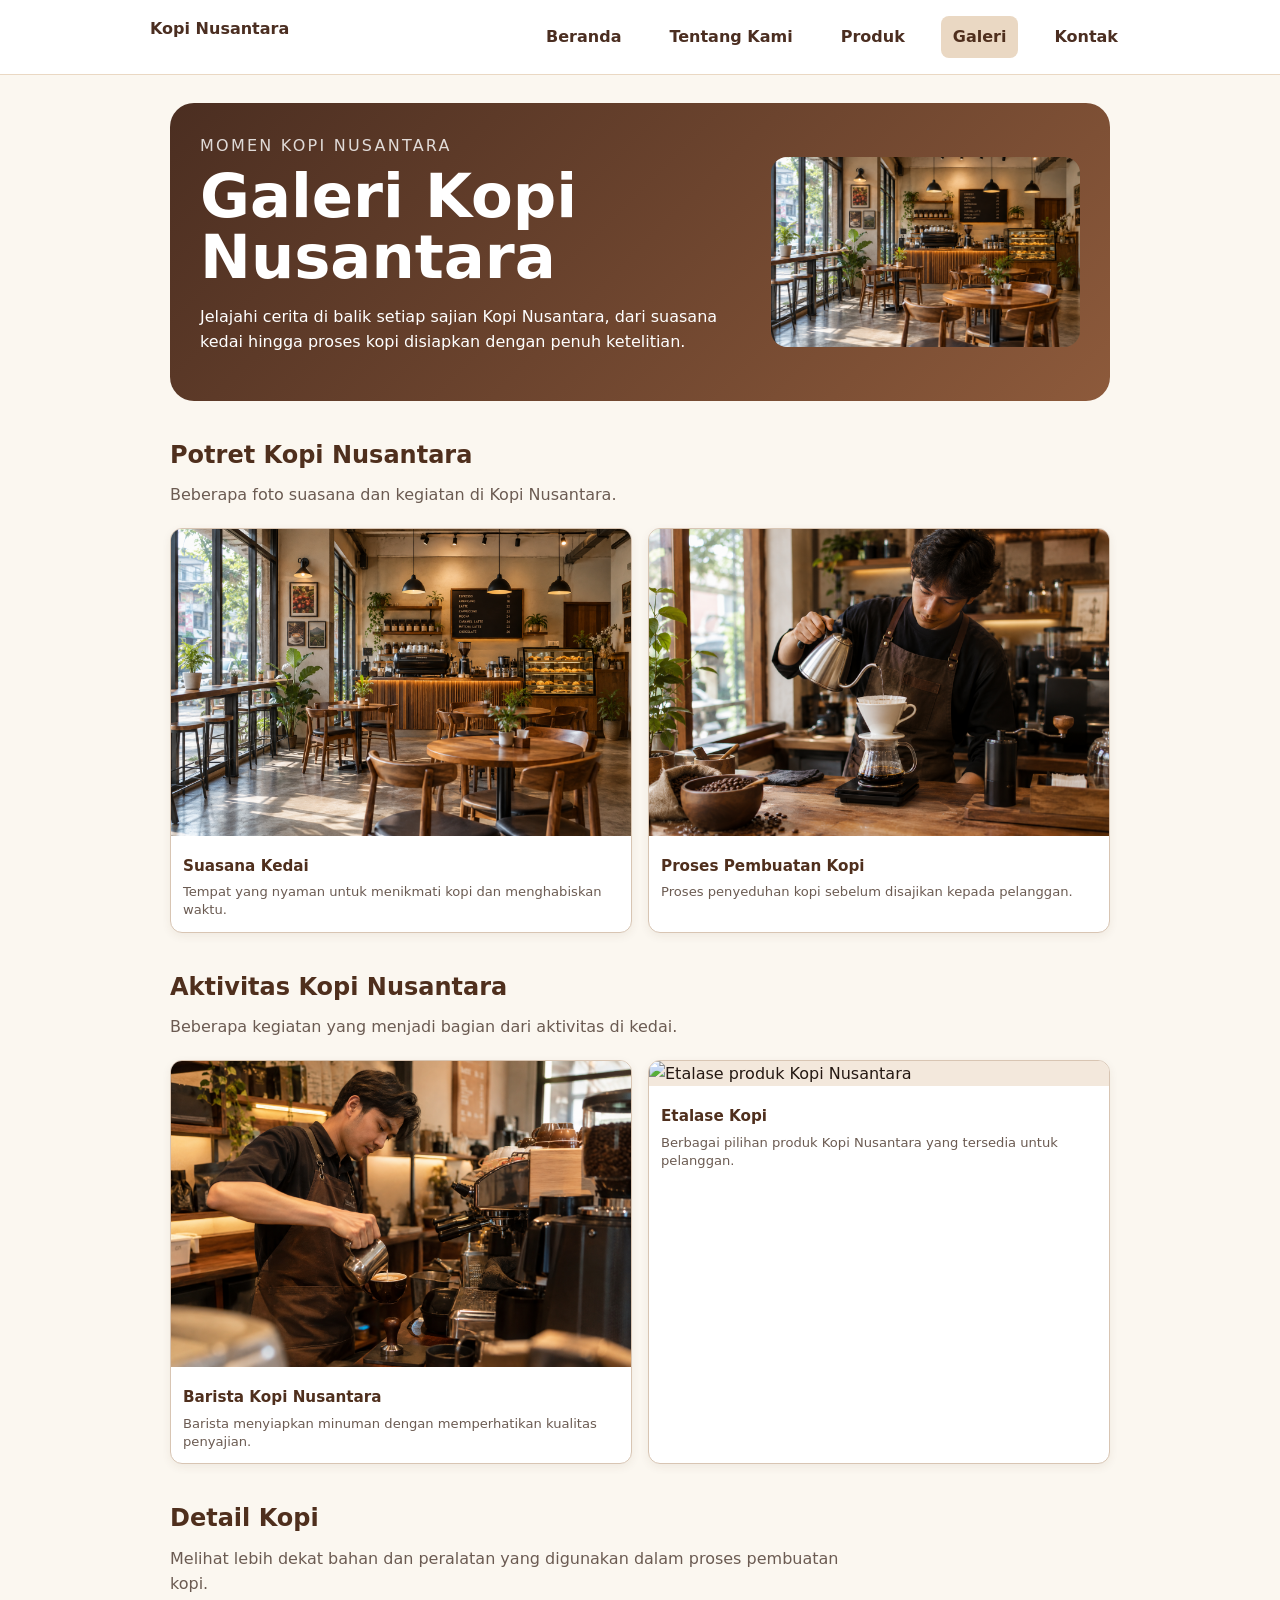
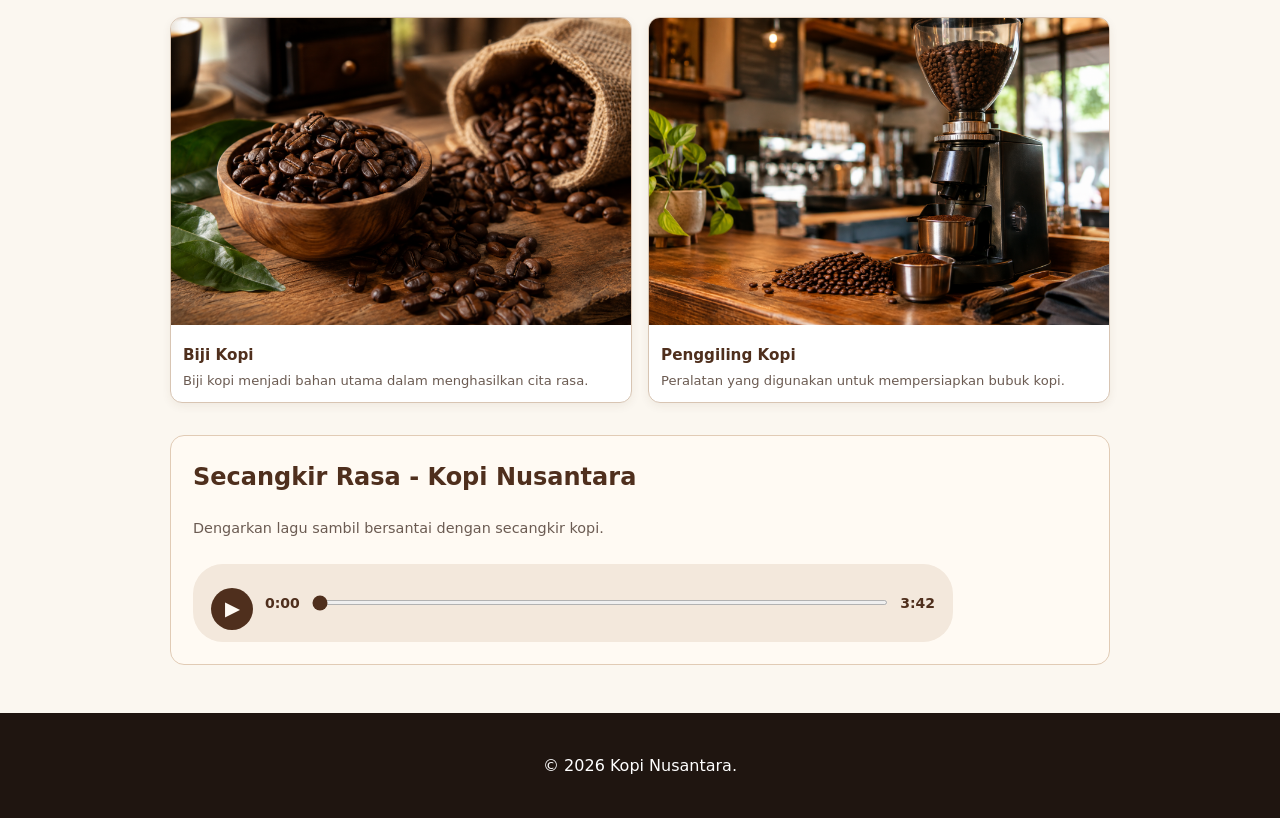
==== commit e20655a3: "feat: terapkan layout Grid dan Flexbox P06" ====
--- a/latihan-web-1-2/galeri.html
+++ b/latihan-web-1-2/galeri.html
@@ -5,7 +5,9 @@
   <meta name="viewport" content="width=device-width, initial-scale=1">
 
   <title>Galeri Kopi Nusantara - Website UMKM</title>
-
+  
+  <link rel="icon" href="data:,">
+  
   <link rel="stylesheet" href="css/style.css">
 
   <style>
@@ -120,22 +122,7 @@
       width: 100%;
     }
 
-    @media (max-width: 700px) {
-
-      .gallery-hero {
-        grid-template-columns: 1fr;
-        padding: 22px;
-      }
-
-      .gallery-hero-image {
-        height: 180px;
-      }
-
-      .gallery-list {
-        grid-template-columns: 1fr;
-      }
-
-    }
+   
   </style>
 </head>
 
@@ -241,7 +228,7 @@
       </p>
 
 
-      <div class="gallery-list">
+      <div class="gallery-grid">
 
 
         <!-- FOTO 1 -->
@@ -329,7 +316,7 @@
       </p>
 
 
-      <div class="gallery-list">
+      <div class="gallery-grid">
 
 
         <!-- FOTO 3 -->
@@ -417,7 +404,7 @@
       </p>
 
 
-      <div class="gallery-list">
+      <div class="gallery-grid">
 
 
         <!-- FOTO 5 -->
--- a/latihan-web-1-2/css/style.css
+++ b/latihan-web-1-2/css/style.css
@@ -1,8 +1,44 @@
+:root {
+  --color-primary: #8b5e3c;
+  --color-primary-strong: #5c3b25;
+  --color-text: #241812;
+  --color-muted: #6b5b52;
+  --color-surface: #ffffff;
+  --color-surface-soft: #fffaf3;
+  --color-border: #dccbbc;
+  --color-focus: #1d4ed8;
+
+  --color-success: #2f7d32;
+  --color-warning: #b7791f;
+  --color-danger: #b83232;
+
+  --space-1: 0.5rem;
+  --space-2: 0.75rem;
+  --space-3: 1rem;
+  --space-4: 1.5rem;
+  --space-5: 2rem;
+  
+  --radius-xl: 1.5rem;
+  --radius-sm: 0.625rem;
+  --radius-md: 1rem;
+  --radius-lg: 1.125rem;
+
+  --shadow-card: 0 0.5rem 1.5rem rgb(47 33 24 / 0.1);
+}
+
+*,
+*::before,
+*::after {
+  box-sizing: border-box;
+}
+
 body {
   margin: 0;
   background: #fbf7f0;
-  color: #2f2118;
+  color: var(--color-text);
   font-family: system-ui, -apple-system, BlinkMacSystemFont, "Segoe UI", sans-serif;
+  font-size: 1rem;
+  line-height: 1.6;
 }
 
 .site-header {
@@ -25,6 +61,7 @@
   color: #4b2e21;
   font-weight: 800;
   text-decoration: none;
+  margin-bottom: 0;
 }
 
 nav {
@@ -74,9 +111,12 @@
 }
 
 a:focus-visible,
-button:focus-visible {
-  outline: 3px solid #ffd166;
-  outline-offset: 4px;
+button:focus-visible,
+input:focus-visible,
+select:focus-visible,
+textarea:focus-visible {
+  outline: 3px solid var(--color-focus);
+  outline-offset: 3px;
 }
 
 main {
@@ -92,6 +132,30 @@
   padding: 34px;
 }
 
+.home-hero {
+  display: grid;
+  grid-template-columns: 1.2fr 0.8fr;
+  gap: var(--space-4);
+  align-items: center;
+}
+
+.hero-image {
+  width: 100%;
+  border-radius: var(--radius-md);
+}
+
+.product-grid {
+  display: grid;
+  grid-template-columns: repeat(3, minmax(0, 1fr));
+  gap: var(--space-3);
+}
+
+.gallery-grid {
+  display: grid;
+  grid-template-columns: repeat(2, minmax(0, 1fr));
+  gap: var(--space-3);
+}
+
 .eyebrow {
   margin: 0 0 8px;
   letter-spacing: 0.14em;
@@ -113,7 +177,7 @@
   margin-top: 12px;
   padding: 14px 22px;
   border: none;
-  border-radius: 999px;
+  border-radius: var(--radius-md);
   background: #ffd166;
   color: #2f2118;
   font-weight: 800;
@@ -145,6 +209,15 @@
   border-radius: 16px;
   background: white;
   border: 1px solid #e5d7ca;
+}
+
+.product-grid .product-image {
+  width: 100%;
+  height: 150px;
+  object-fit: cover;
+  display: block;
+  border-radius: var(--radius-md);
+  margin-bottom: var(--space-2);
 }
 
 .product-image {
@@ -860,11 +933,36 @@
   flex-direction: column;
   height: 100%;
   overflow: hidden;
-  border-radius: 18px;
+  border-radius: var(--radius-xl);
   background: #ffffff;
   border: 1px solid #e5d7ca;
   box-shadow: 0 6px 16px rgba(80, 50, 30, 0.08);
   transition: transform 0.25s ease, box-shadow 0.25s ease;
+}
+
+.product-badge {
+  align-self: flex-start;
+  padding: 0.25rem var(--space-2);
+  color: var(--color-primary-strong);
+  font-size: 0.875rem;
+  font-weight: 800;
+  background: #fef3c7;
+  border-radius: 999px;
+}
+
+.card-actions {
+  display: flex;
+  gap: var(--space-2);
+  align-items: center;
+  flex-wrap: wrap;
+  margin-top: auto;
+}
+
+.nav {
+  display: flex;
+  gap: var(--space-3);
+  align-items: center;
+  justify-content: flex-end;
 }
 
 .product-card:hover {
@@ -1083,6 +1181,9 @@
   background: #fffaf3;
   border: 1px solid #e1cbb5;
   border-radius: 14px;
+  display: flex;
+  flex-direction: column;
+  gap: var(--space-2);
 }
 
 .gallery-audio h2 {
@@ -1098,7 +1199,7 @@
 .custom-player {
   display: flex;
   align-items: center;
-  gap: 14px;
+  gap: var(--space-2);
 
   width: 100%;
   max-width: 760px;
@@ -1160,17 +1261,17 @@
 /* SUMBER */
 
 .gallery-source {
-  margin-top: 24px;
+  margin-top: var(--space-5);
   padding: 18px 20px;
 
-  background: #f7eee4;
-  border-left: 4px solid #8b5e3c;
-  border-radius: 10px;
+  background: var(--color-surface-soft);
+  border-left: 4px solid var(--color-primary);
+  border-radius: var(--radius-xl);
 }
 
 .gallery-source h2 {
   margin: 0 0 6px;
-  color: #4f2f1d;
+  color: var(--color-primary-strong);
   font-size: 1.05rem;
 }
 
@@ -1286,12 +1387,15 @@
   margin-bottom: 6px;
 }
 
-.field input,
+.field input:not([type="radio"]):not([type="checkbox"]),
 .field select,
 .field textarea {
   width: 100%;
   max-width: 600px;
   box-sizing: border-box;
+  padding: 10px 12px;
+  border: 1px solid var(--color-border);
+  border-radius: var(--radius-md);
 }
 
 .field small {
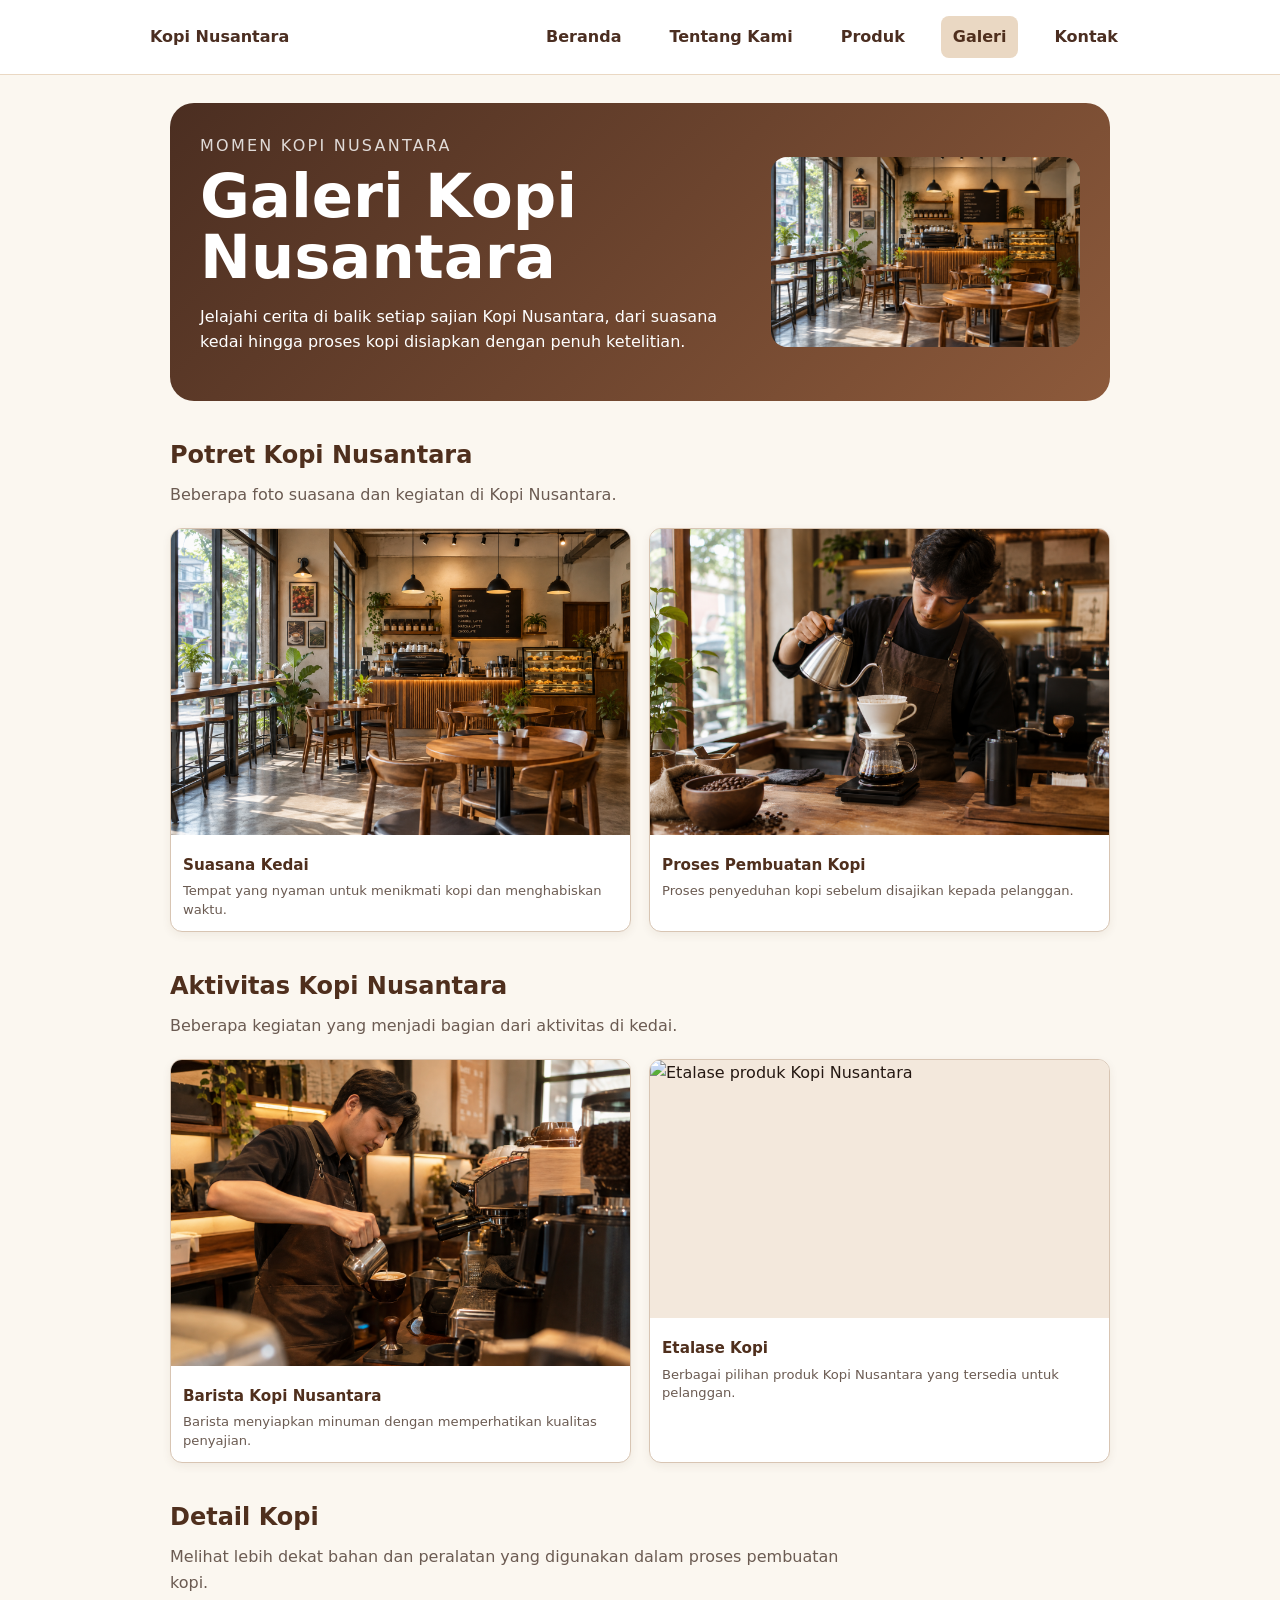
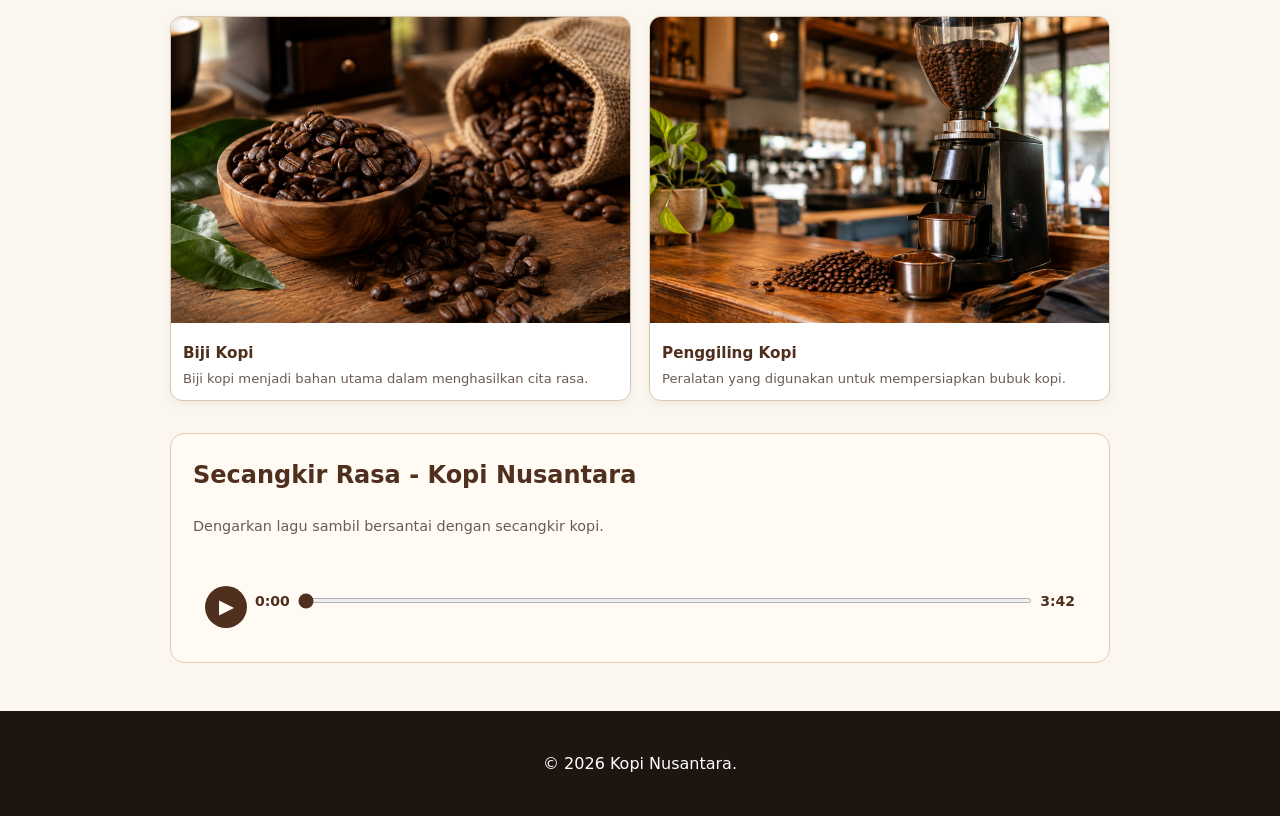
==== commit 53fe7a35: "feat: selesaikan responsive layout dan audit P07" ====
--- a/latihan-web-1-2/galeri.html
+++ b/latihan-web-1-2/galeri.html
@@ -13,12 +13,35 @@
   <style>
     
     .gallery-hero {
-      display: grid;
-      grid-template-columns: 1.4fr 0.8fr;
-      align-items: center;
-      gap: 30px;
-      padding: 30px;
-    }
+  display: grid;
+  grid-template-columns: minmax(0, 1.4fr) minmax(0, 0.8fr);
+  align-items: center;
+  gap: 30px;
+  padding: 30px;
+}
+
+@media (max-width: 600px) {
+  .gallery-hero {
+    grid-template-columns: minmax(0, 1fr);
+    gap: 20px;
+    padding: 24px;
+  }
+
+  .gallery-hero-text {
+    min-width: 0;
+    width: 100%;
+  }
+
+  .gallery-hero h1 {
+    font-size: clamp(1.8rem, 8vw, 2.4rem);
+    overflow-wrap: anywhere;
+  }
+
+  .gallery-hero-image {
+    width: 100%;
+    height: 220px;
+  }
+}
 
     .gallery-hero-text {
       min-width: 0;
@@ -133,41 +156,31 @@
     Lewati ke konten utama
   </a>
 
-  <header class="site-header">
-
-    <div class="header-inner">
-
-      <a class="brand" href="index.html">
-        Kopi Nusantara
-      </a>
-
-      <nav class="nav" aria-label="Navigasi utama">
-
-  <a href="index.html">
-    Beranda
-  </a>
-
-  <a href="tentang.html">
-    Tentang Kami
-  </a>
-
-  <a href="produk.html">
-    Produk
-  </a>
-
-  <a aria-current="page" href="galeri.html">
-    Galeri
-  </a>
-
-  <a href="kontak.html">
-    Kontak
-  </a>
-
-</nav>
-
-    </div>
-
-  </header>
+  
+<header class="site-header">
+  <div class="header-inner">
+    <a class="brand" href="index.html">Kopi Nusantara</a>
+
+    <button
+      class="menu-toggle"
+      type="button"
+      aria-label="Buka menu navigasi"
+      aria-expanded="false"
+      aria-controls="main-nav"
+    >
+      ☰
+    </button>
+
+    <nav class="nav" id="main-nav" aria-label="Navigasi utama">
+      <a href="index.html">Beranda</a>
+      <a href="tentang.html">Tentang Kami</a>
+      <a href="produk.html">Produk</a>
+      <a aria-current="page" href="galeri.html">Galeri</a>
+      <a href="kontak.html">Kontak</a>
+    </nav>
+  </div>
+</header>
+
 
 
   <!-- KONTEN -->
@@ -201,6 +214,9 @@
         <img
           src="assets/images/suasana-kedai.png"
           alt="Suasana kedai Kopi Nusantara"
+          loading="lazy"
+          width="640"
+          height="360"
         >
 
       </div>
@@ -241,6 +257,8 @@
               src="assets/images/suasana-kedai.png"
               alt="Suasana kedai Kopi Nusantara"
               loading="lazy"
+              width="640"
+              height="360"
             >
 
           </div>
@@ -271,6 +289,8 @@
               src="assets/images/proses-seduh.png"
               alt="Proses menyeduh kopi"
               loading="lazy"
+              width="640"
+              height="360"
             >
 
           </div>
@@ -329,6 +349,8 @@
               src="assets/images/barista-espresso.png"
               alt="Barista sedang membuat kopi"
               loading="lazy"
+              width="640"
+              height="360"
             >
 
           </div>
@@ -359,6 +381,8 @@
               src="assets/images/etalase-kopi.pnG"
               alt="Etalase produk Kopi Nusantara"
               loading="lazy"
+              width="640"
+              height="360"
             >
 
           </div>
@@ -417,6 +441,8 @@
               src="assets/images/biji-kopi.png"
               alt="Biji kopi pilihan"
               loading="lazy"
+              width="640"
+              height="360"
             >
 
           </div>
@@ -447,6 +473,8 @@
               src="assets/images/penggiling-kopi.png"
               alt="Alat penggiling kopi"
               loading="lazy"
+              width="640"
+              height="360"
             >
 
           </div>
--- a/latihan-web-1-2/css/style.css
+++ b/latihan-web-1-2/css/style.css
@@ -37,7 +37,7 @@
   background: #fbf7f0;
   color: var(--color-text);
   font-family: system-ui, -apple-system, BlinkMacSystemFont, "Segoe UI", sans-serif;
-  font-size: 1rem;
+  font-size: clamp(0.95rem, 0.9rem + 0.2vw, 1rem);
   line-height: 1.6;
 }
 
@@ -53,7 +53,11 @@
 .header-inner {
   max-width: 980px;
   margin: 0 auto;
-  text-align: right;
+  display: flex;
+  align-items: center;
+  justify-content: space-between;
+  flex-wrap: wrap;
+  gap: 12px;
 }
 
 .brand {
@@ -126,18 +130,15 @@
 }
 
 .hero {
+  display: grid;
+  grid-template-columns: minmax(0, 1fr);
   border-radius: 24px;
   background: linear-gradient(135deg, #4b2e21, #8d5a3b);
   color: white;
-  padding: 34px;
-}
-
-.home-hero {
-  display: grid;
-  grid-template-columns: 1.2fr 0.8fr;
-  gap: var(--space-4);
-  align-items: center;
-}
+  padding: clamp(1rem, 4vw, 2.125rem);
+  gap: var(--space-3);
+}
+
 
 .hero-image {
   width: 100%;
@@ -146,13 +147,13 @@
 
 .product-grid {
   display: grid;
-  grid-template-columns: repeat(3, minmax(0, 1fr));
+  grid-template-columns: minmax(0, 1fr);
   gap: var(--space-3);
 }
 
 .gallery-grid {
   display: grid;
-  grid-template-columns: repeat(2, minmax(0, 1fr));
+  grid-template-columns: minmax(0, 1fr);
   gap: var(--space-3);
 }
 
@@ -212,10 +213,11 @@
 }
 
 .product-grid .product-image {
+  display: block;
   width: 100%;
-  height: 150px;
-  object-fit: cover;
-  display: block;
+  height: auto;
+  object-fit: contain;
+  object-position: center;
   border-radius: var(--radius-md);
   margin-bottom: var(--space-2);
 }
@@ -748,7 +750,7 @@
 
 .story-section {
   display: grid;
-  grid-template-columns: 380px 1fr;
+  grid-template-columns: minmax(0, 1fr);
   gap: 32px;
   max-width: 1100px;
   margin: 60px auto;
@@ -1072,12 +1074,37 @@
   .price-section {
     margin-top: 40px;
     padding: 20px 16px;
-    overflow-x: auto;
+    overflow-x: visible;
   }
 
   .price-section table {
-    min-width: 600px;
-  }
+  min-width: 0;
+  table-layout: fixed;
+}
+
+
+.price-section th:first-child,
+.price-section td:first-child {
+  width: 40%;
+  overflow-wrap: break-word;
+}
+
+.price-section th:nth-child(2),
+.price-section td:nth-child(2) {
+  width: 25%;
+}
+
+.price-section th:nth-child(3),
+.price-section td:nth-child(3) {
+  width: 35%;
+}
+
+.price-section th,
+.price-section td {
+  padding: 12px 8px;
+  vertical-align: middle;
+}
+
 }
 
 /* ========================================
@@ -1199,16 +1226,26 @@
 .custom-player {
   display: flex;
   align-items: center;
-  gap: var(--space-2);
-
+  gap: 8px;
   width: 100%;
-  max-width: 760px;
-
-  padding: 12px 18px;
+  max-width: 100%;
+  min-width: 0;
+  padding: 12px;
+  overflow: hidden;
   box-sizing: border-box;
-
-  background: #f3e8dc;
-  border-radius: 30px;
+}
+
+#musicCurrent,
+#musicDuration {
+  flex-shrink: 0;
+  font-size: 12px;
+  white-space: nowrap;
+}
+
+.music-progress {
+  flex: 1;
+  min-width: 0;
+  width: 100%;
 }
 
 .custom-player audio {
@@ -1302,6 +1339,18 @@
     gap: 16px;
   }
 }
+.gallery-grid {
+  display: grid;
+  grid-template-columns: repeat(2, minmax(0, 1fr));
+  gap: 18px;
+  width: 100%;
+}
+
+@media (max-width: 560px) {
+  .gallery-grid {
+    grid-template-columns: 1fr;
+  }
+}
 
 .info-cards {
   display: grid;
@@ -1343,6 +1392,99 @@
   align-items: center;
   gap: 35px;
 }
+
+
+/* RESPONSIVE MOBILE — P07 */
+@media (max-width: 600px) {
+  html,
+  body {
+    width: 100%;
+    max-width: 100%;
+    margin: 0;
+    overflow-x: clip;
+  }
+
+  .site-header {
+    padding: 14px 16px;
+  }
+
+  .header-inner {
+    width: 100%;
+    max-width: 100%;
+    display: flex;
+    flex-direction: column;
+    align-items: flex-start;
+    gap: 12px;
+  }
+
+  .brand {
+    float: none;
+  }
+
+  main {
+    width: 100%;
+    max-width: 100%;
+    padding: 20px 16px;
+  }
+
+  .home-hero {
+    width: 100%;
+    min-width: 0;
+    grid-template-columns: minmax(0, 1fr);
+    gap: 20px;
+    padding: 20px;
+  }
+
+  .hero-content,
+  .home-hero-content,
+  .hero-image,
+  .home-hero-image {
+    min-width: 0;
+    max-width: 100%;
+  }
+
+  .home-hero-image {
+    height: 220px;
+  }
+
+  .home-hero-image img {
+    display: block;
+    width: 100%;
+    max-width: 100%;
+    height: 100%;
+    object-fit: cover;
+  }
+
+  h1 {
+    font-size: clamp(2rem, 9vw, 2.8rem);
+    overflow-wrap: break-word;
+  }
+
+  img {
+    display: block;
+    max-width: 100%;
+    height: auto;
+  }
+}
+
+
+@media (max-width: 600px) {
+  .product-grid {
+    grid-template-columns: repeat(2, minmax(0, 1fr));
+  }
+
+  .product-card {
+    width: 100%;
+    min-width: 0;
+  }
+
+  .product-card img {
+    width: 100%;
+    height: 220px;
+    object-fit: cover;
+  }
+}
+
 
 .home-hero-content {
   min-width: 0;
@@ -1432,4 +1574,281 @@
   border: 1px solid #dccbbc;
   border-radius: 8px;
   overflow-x: auto;
+}
+
+
+
+@media (max-width: 600px) {
+  .gallery-hero {
+    display: grid;
+    grid-template-columns: minmax(0, 1fr);
+    gap: 20px;
+    padding: 24px;
+  }
+
+  .gallery-hero-text {
+    min-width: 0;
+    width: 100%;
+  }
+
+  .gallery-hero h1 {
+    font-size: clamp(2rem, 8vw, 2.6rem);
+    overflow-wrap: anywhere;
+  }
+
+  .gallery-hero-image {
+    width: 100%;
+    height: 220px;
+    overflow: hidden;
+  }
+
+  .gallery-hero-image img {
+    display: block;
+    width: 100%;
+    height: 100%;
+    object-fit: cover;
+  }
+}
+
+
+
+/* Header mobile */
+@media (max-width: 600px) {
+  .site-header {
+    background: #fffaf3;
+    border-bottom: 1px solid #ead8c3;
+    padding: 14px 20px;
+  }
+
+  .header-inner {
+    display: flex;
+    flex-direction: row;
+    align-items: center;
+    justify-content: space-between;
+    flex-wrap: wrap;
+    gap: 12px;
+  }
+
+  .brand {
+    float: none;
+    margin: 0;
+  }
+
+  .menu-toggle {
+    display: block;
+    border: none;
+    background: transparent;
+    color: #543522;
+    font-size: 28px;
+    cursor: pointer;
+    padding: 4px 8px;
+  }
+
+  .nav {
+    display: none;
+    width: 100%;
+    flex-direction: column;
+    align-items: stretch;
+    gap: 4px;
+  }
+
+  .nav.is-open {
+    display: flex;
+  }
+
+  .nav a {
+    margin: 0;
+    padding: 12px;
+  }
+}
+
+/* Sembunyikan tombol menu di desktop */
+@media (min-width: 601px) {
+  .menu-toggle {
+    display: none;
+  }
+}
+
+/* Tabel harga: semua kolom terlihat di HP */
+.table-scroll {
+  width: 100%;
+  max-width: 100%;
+  overflow-x: visible;
+}
+
+.table-scroll table {
+  width: 100%;
+  min-width: 0;
+  table-layout: fixed;
+}
+
+.table-scroll th,
+.table-scroll td {
+  padding: 8px 5px;
+  overflow-wrap: anywhere;
+  white-space: normal;
+  font-size: 0.85rem;
+}
+
+/* P07: Responsive mobile-first */
+
+@media (min-width: 42rem) {
+  .nav {
+    flex-direction: row;
+    flex-wrap: wrap;
+  }
+
+  .gallery-grid {
+    grid-template-columns: repeat(2, minmax(0, 1fr));
+  }
+}
+
+@media (min-width: 48rem) {
+  .hero {
+    grid-template-columns: 1.2fr 0.8fr;
+  }
+  .product-grid {
+    grid-template-columns: repeat(2, minmax(0, 1fr));
+  }
+}
+
+
+@media (min-width: 60rem) {
+  .nav {
+    flex-direction: row;
+    align-items: center;
+    justify-content: space-between;
+  }
+}
+
+/* Hero halaman yang hanya berisi teks */
+.about-page-hero {
+  width: 100%;
+  min-width: 0;
+  margin-inline: auto;
+  grid-template-columns: minmax(0, 1fr);
+}
+
+.about-page-hero > * {
+  min-width: 0;
+}
+
+/* P07: Grid produk responsif */
+.product-list {
+  display: grid;
+  grid-template-columns: repeat(3, minmax(0, 1fr));
+  gap: 24px;
+}
+
+.product-card {
+  min-width: 0;
+}
+
+@media (max-width: 900px) {
+  .product-list {
+    grid-template-columns: repeat(2, minmax(0, 1fr));
+  }
+}
+
+@media (max-width: 600px) {
+  .product-list {
+    grid-template-columns: minmax(0, 1fr);
+    gap: 18px;
+  }
+
+  /* Bagian Produk Pilihan: satu kartu per baris di HP */
+  .product-grid {
+    grid-template-columns: minmax(0, 1fr);
+    gap: 18px;
+  }
+
+  .product-grid .product-image {
+    height: auto;
+    max-height: none;
+    object-fit: contain;
+    object-position: center;
+    background: #fff;
+  }
+
+  .product-grid .product-badge {
+    margin: 8px 10px 0;
+  }
+
+  .product-grid h3,
+  .product-grid p,
+  .product-grid .card-actions {
+    margin-left: 10px;
+    margin-right: 10px;
+  }
+}
+
+/* Rapikan kartu nilai di layar HP */
+@media (max-width: 768px) {
+  .values-list {
+    grid-template-columns: minmax(0, 1fr);
+    gap: 14px;
+  }
+
+  .value-card {
+    min-height: 90px;
+    padding: 16px;
+    display: grid;
+    grid-template-columns: 54px 1px minmax(0, 1fr);
+    align-items: center;
+    gap: 14px;
+  }
+
+  .value-icon {
+    width: 48px;
+    height: 48px;
+    margin: 0;
+    font-size: 22px;
+  }
+
+  .value-divider {
+    height: 44px;
+    margin: 0;
+  }
+
+  .value-card p {
+    min-width: 0;
+    max-width: 100%;
+    font-size: 0.9rem;
+    line-height: 1.45;
+    white-space: normal;
+    overflow-wrap: anywhere;
+    word-break: normal;
+    text-align: left;
+  }
+
+  .values-section,
+  .values-list,
+  .value-card {
+    min-width: 0;
+    max-width: 100%;
+    box-sizing: border-box;
+  }
+}
+
+/* P07: cegah kartu nilai meluap pada layar sempit */
+.values-list {
+  grid-template-columns: repeat(3, minmax(0, 1fr));
+}
+.value-card {
+  min-width: 0;
+  box-sizing: border-box;
+}
+.value-card p {
+  min-width: 0;
+  overflow-wrap: anywhere;
+}
+@media (max-width: 768px) {
+  .values-list { grid-template-columns: minmax(0, 1fr); }
+  .value-card {
+    display: grid;
+    grid-template-columns: 48px 1px minmax(0, 1fr);
+    gap: 12px;
+    padding: 16px;
+  }
+  .value-card p { white-space: normal; }
 }
